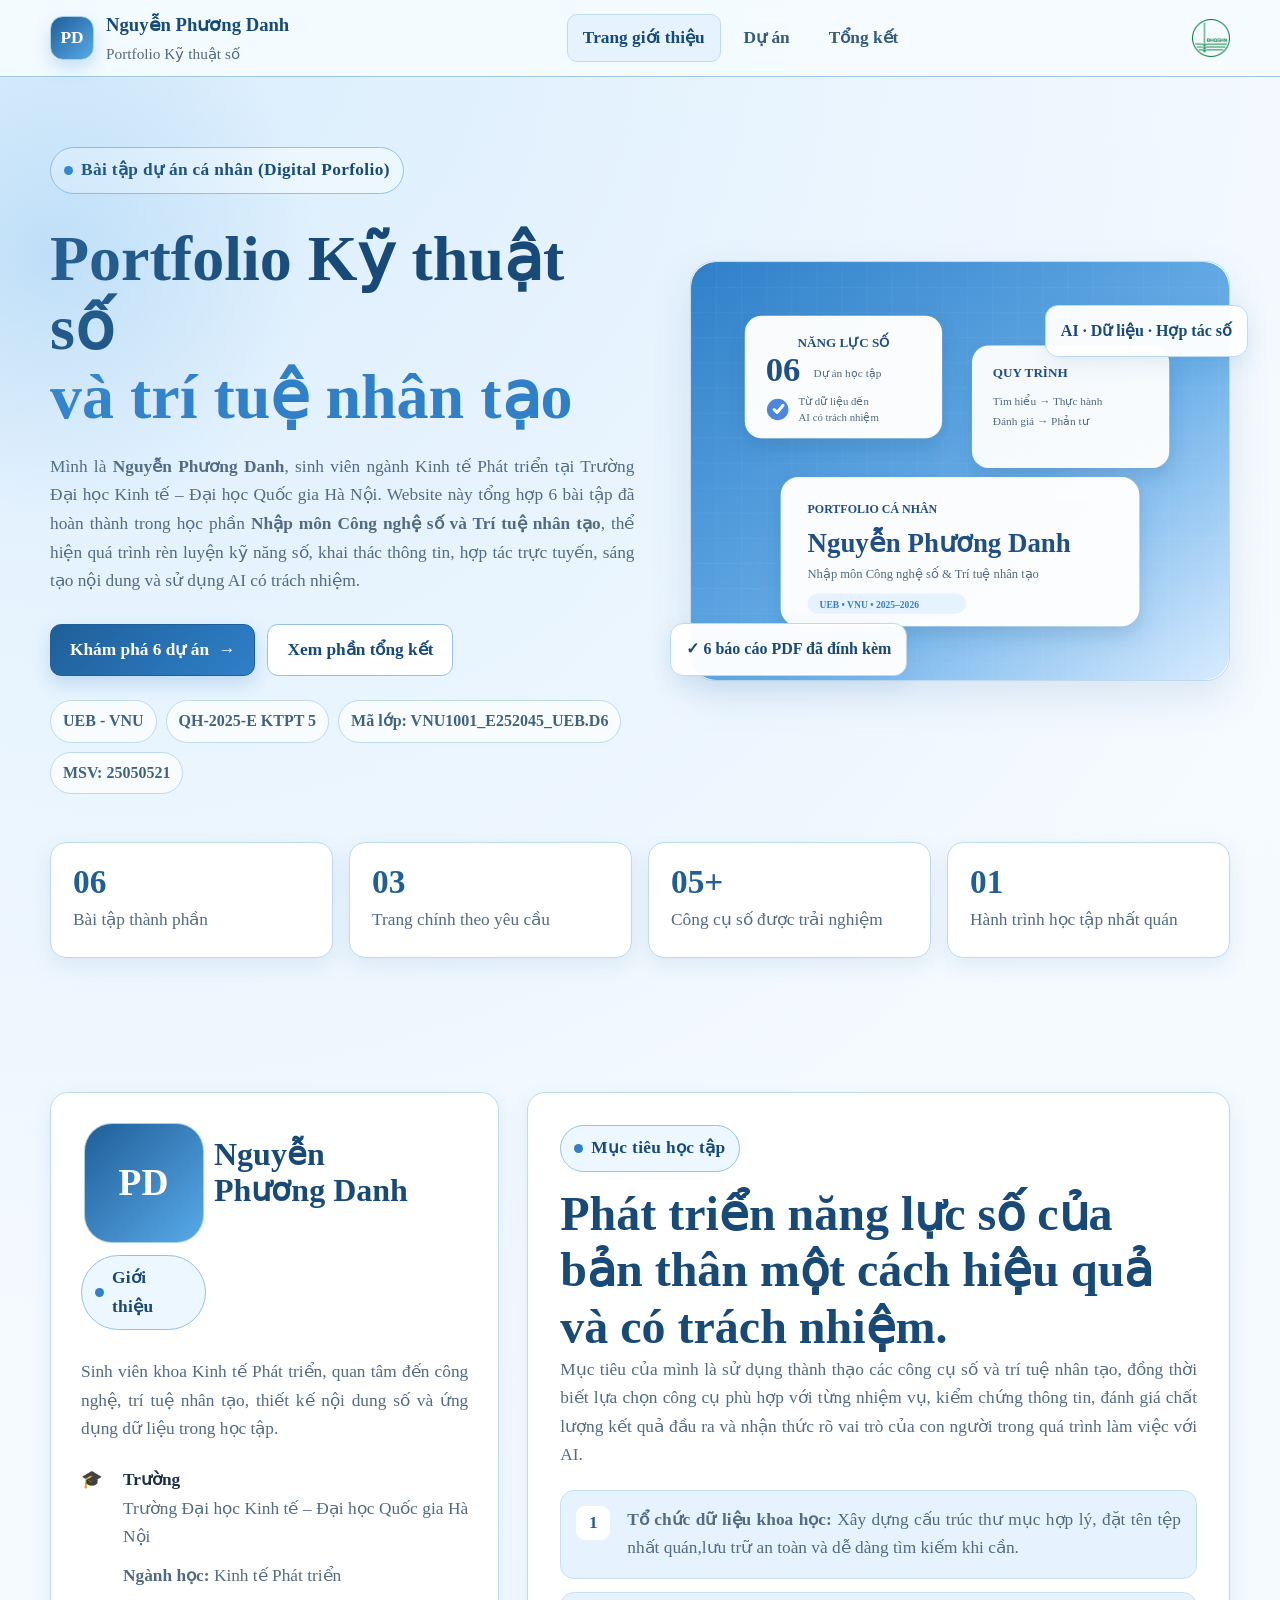
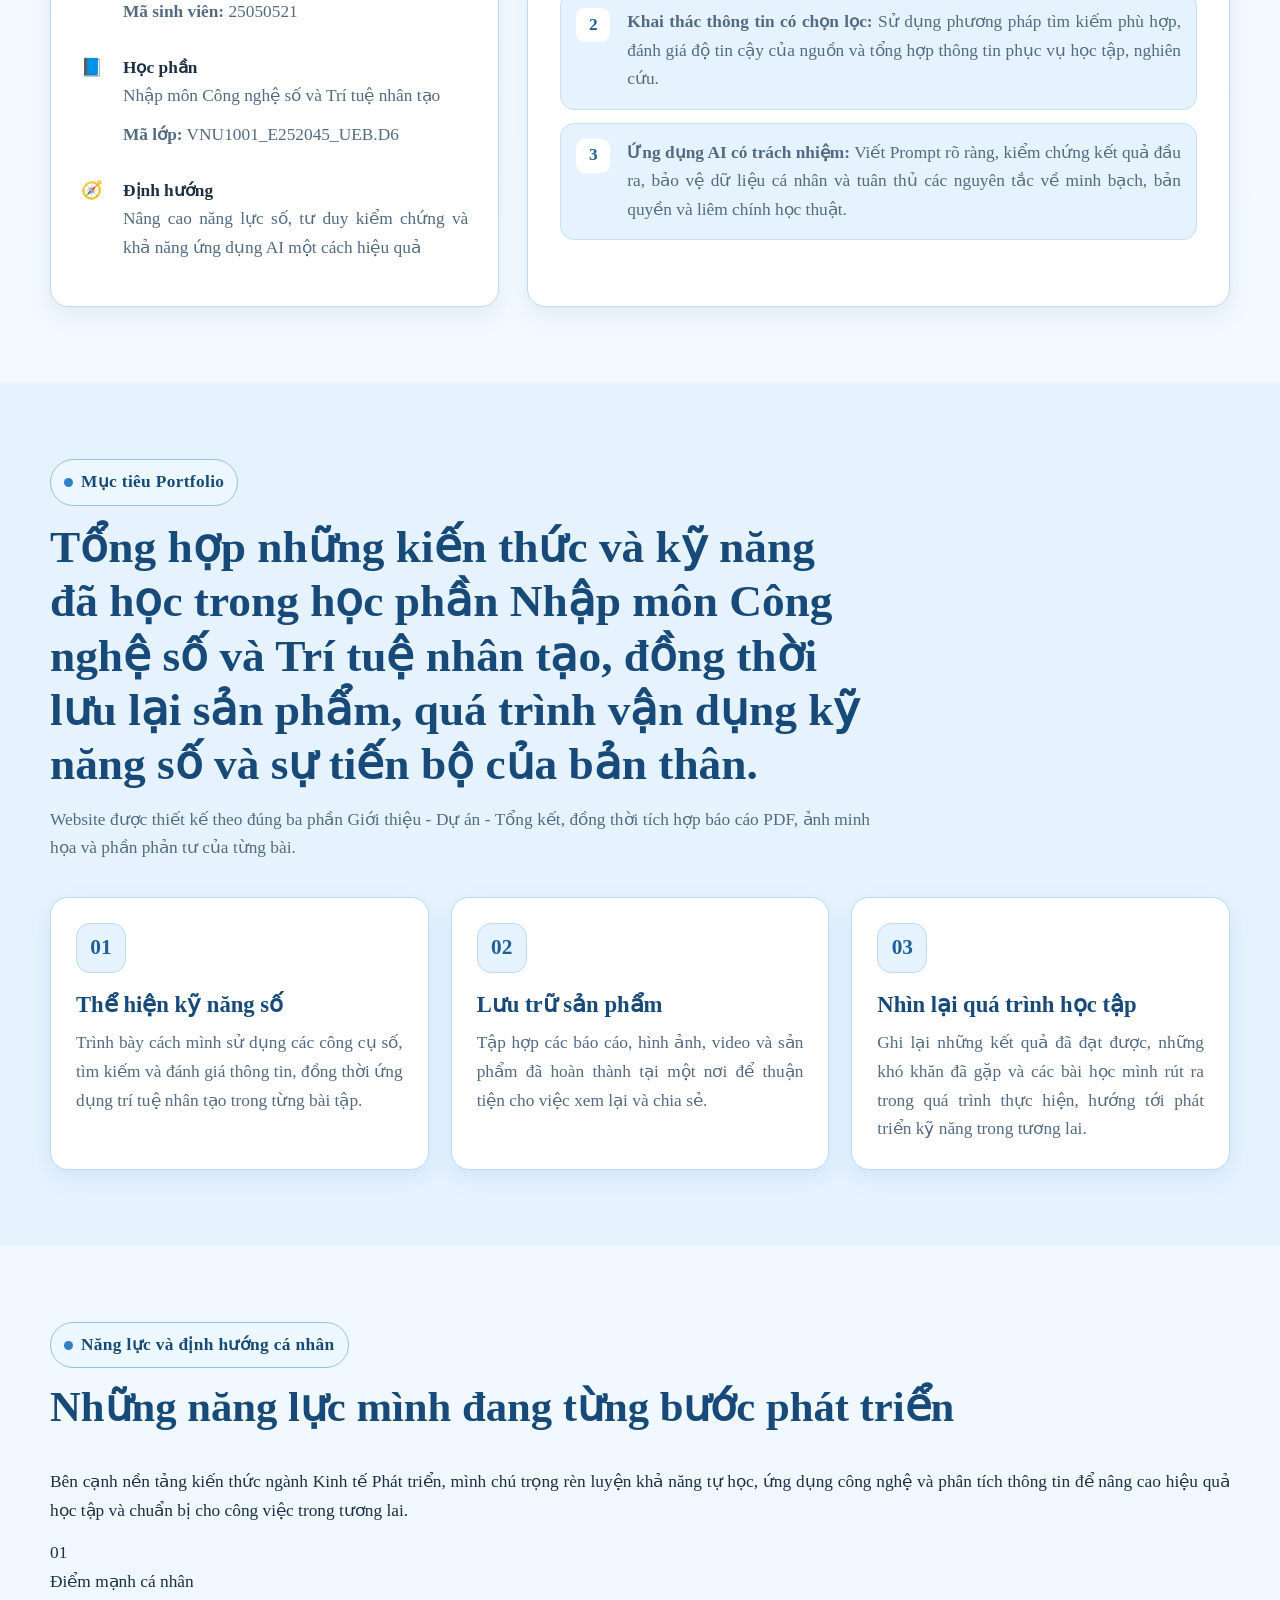
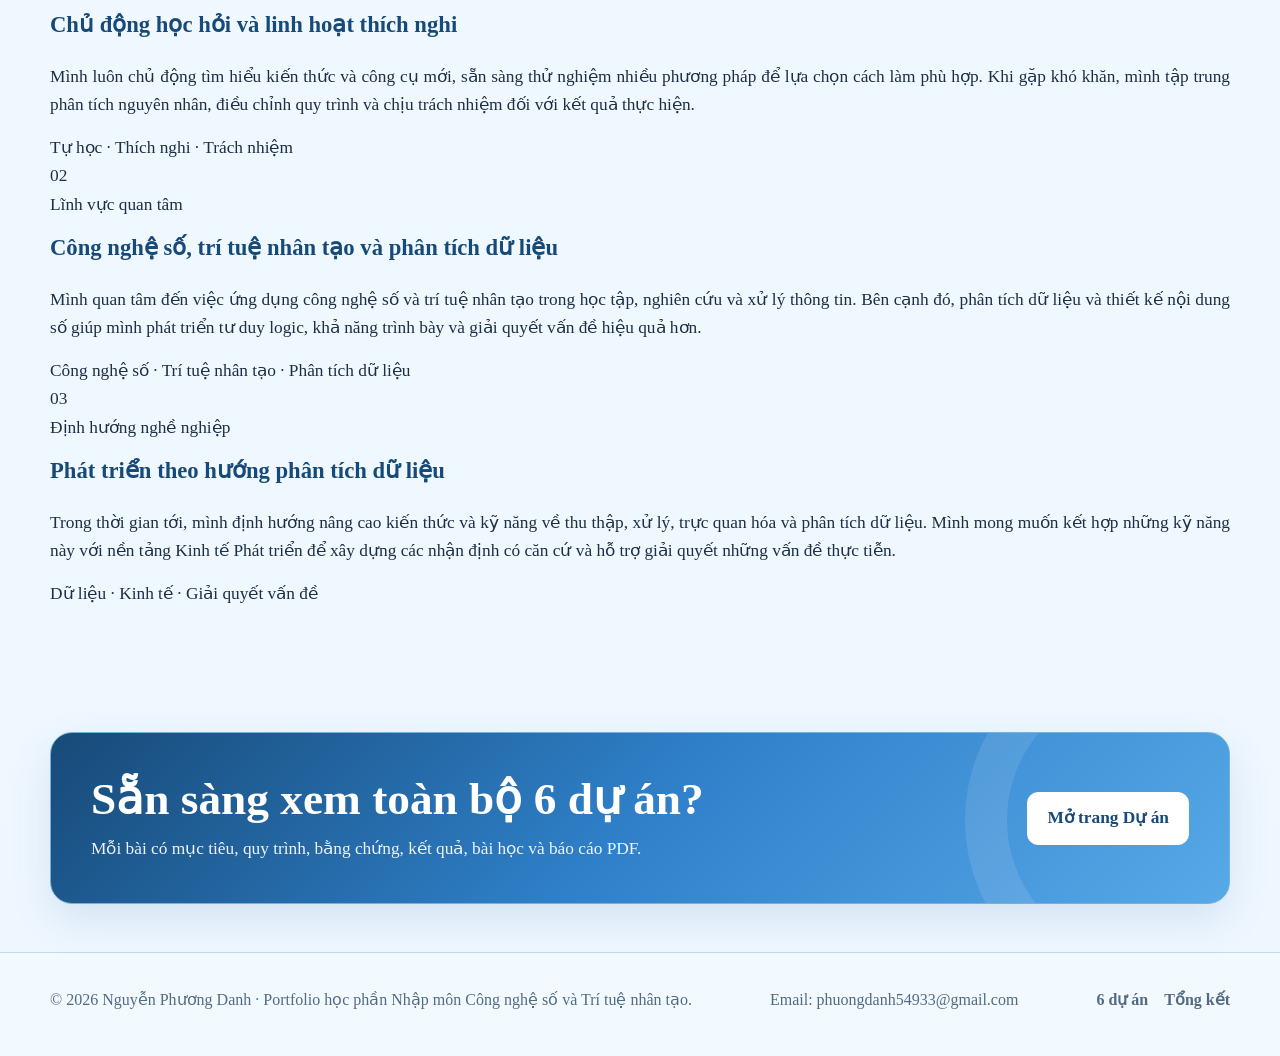
==== index.html @ ba21d111 "Update index.html" ====
<!doctype html>
<html lang="vi">
<head>
  <meta charset="utf-8">
  <meta name="viewport" content="width=device-width, initial-scale=1">
  <meta name="description" content="Portfolio của Nguyễn Phương Danh gồm 6 dự án về công nghệ số và trí tuệ nhân tạo.">
  <meta name="robots" content="index,follow">
  <meta name="theme-color" content="#0b5d45">
  <title>Portfolio Kỹ thuật số | Nguyễn Phương Danh</title>
  <link rel="icon" href="assets/images/favicon.svg" type="image/svg+xml">
  <link rel="stylesheet" href="assets/css/styles.css">
</head>
<body>
<div class="scroll-progress" aria-hidden="true"></div>
<header class="site-header">
  <div class="container navbar">
    <a class="brand" href="index.html" aria-label="Về Trang giới thiệu">
      <span class="brand-mark">PD</span>
      <span class="brand-text">Nguyễn Phương Danh<small>Portfolio Kỹ thuật số</small></span>
    </a>
    <nav class="nav-links" aria-label="Điều hướng chính"><a href="index.html" class="active">Trang giới thiệu</a><a href="projects.html" class="">Dự án</a><a href="summary.html" class="">Tổng kết</a></nav>
    <div class="nav-actions">
  <a
    class="nav-logo-link"
    href="https://www.facebook.com/VNU.DHQG"
    target="_blank"
    rel="noopener noreferrer"
    title="Mở trang Facebook Đại học Quốc gia Hà Nội"
    aria-label="Mở trang Facebook Đại học Quốc gia Hà Nội"
  >
    <img
      class="nav-vnu-logo"
       style="width:38px;height:38px;max-width:38px;max-height:38px;object-fit:contain;display:block"
      src="assets/images/Vietnam_National_University_Logo.svg.webp"
      alt="Logo Đại học Quốc gia Hà Nội"
    >
  </a>
</div>
</div>
</div>
    </div>
  </div>
</header>
<main>
<section class="hero">
  <div class="container hero-grid">
    <div class="reveal">
      <span class="eyebrow">Bài tập dự án cá nhân (Digital Porfolio)</span>
      <h1>Portfolio Kỹ thuật số <span>và trí tuệ nhân tạo</span></h1>
      <p class="hero-copy"> Mình là <strong>Nguyễn Phương Danh</strong>, sinh viên ngành Kinh tế Phát triển
  tại Trường Đại học Kinh tế – Đại học Quốc gia Hà Nội. Website này tổng hợp
  6 bài tập đã hoàn thành trong học phần <strong>Nhập môn Công nghệ số và
  Trí tuệ nhân tạo</strong>, thể hiện quá trình rèn luyện kỹ năng số, khai thác
  thông tin, hợp tác trực tuyến, sáng tạo nội dung và sử dụng AI có trách nhiệm.
</p>
      <div class="hero-actions">
        <a class="btn btn-primary" href="projects.html">Khám phá 6 dự án <span aria-hidden="true">→</span></a>
        <a class="btn btn-secondary" href="summary.html">Xem phần tổng kết</a>
      </div>
     <div class="hero-tags">
  <span class="tag">UEB - VNU</span>
  <span class="tag">QH-2025-E KTPT 5</span>
  <span class="tag">Mã lớp: VNU1001_E252045_UEB.D6</span>
  <span class="tag">MSV: 25050521</span>
</div>
    </div>
    <div class="hero-visual reveal">
      <img src="assets/images/hero-grid.svg" alt="Minh họa tổng quan Portfolio gồm 6 dự án năng lực số">
      <span class="float-card one" style="bottom: 5px;">✓ 6 báo cáo PDF đã đính kèm</span>
      <span class="float-card two">AI · Dữ liệu · Hợp tác số</span>
    </div>
  </div>
  <div class="container stats-grid reveal">
    <div class="stat-card"><strong>06</strong><span>Bài tập thành phần</span></div>
    <div class="stat-card"><strong>03</strong><span>Trang chính theo yêu cầu</span></div>
    <div class="stat-card"><strong>05+</strong><span>Công cụ số được trải nghiệm</span></div>
    <div class="stat-card"><strong>01</strong><span>Hành trình học tập nhất quán</span></div>
  </div>
</section>
<section class="section">
  <div class="container profile-grid">
    <aside class="profile-card reveal">
 <div class="profile-head"
     style="display:grid;grid-template-columns:125px minmax(0,1fr);column-gap:8px;align-items:start;margin-bottom:28px">
  <div style="display:flex;flex-direction:column;align-items:center;gap:12px">
    <div class="avatar"
         aria-hidden="true"
         style="width:120px;height:120px;margin:0">
      PD
    </div>
    <span class="eyebrow" style="margin:0">
      Giới thiệu
    </span>
  </div>
  <div style="height:120px;display:flex;align-items:center;min-width:0">
<h2 style="margin:0;font-size:clamp(22pt,2.5vw,31pt);line-height:1.12;transform:translateY(-10px)">
  Nguyễn<br>Phương&nbsp;Danh
</h2>
  </div>
</div>
      <p class="muted">Sinh viên khoa Kinh tế Phát triển, quan tâm đến công nghệ, trí tuệ nhân tạo, thiết kế nội dung số và ứng dụng dữ liệu trong học tập.</p>
      <div class="profile-meta">
      <div>
  <span>🎓</span>
  <p>
    <b>Trường</b><br>
    <span>Trường Đại học Kinh tế – Đại học Quốc gia Hà Nội</span>
<span class="sub-info" style="display:block;margin-top:10px">
  <b>Ngành học:</b> Kinh tế Phát triển
</span>

<span class="sub-info" style="display:block;margin-top:8px">
  <b>Mã sinh viên:</b> 25050521
</span>
  </p>
</div>
      <div>
  <span>📘</span>
  <p>
    <b>Học phần</b><br>
    <span>Nhập môn Công nghệ số và Trí tuệ nhân tạo</span>
<span class="sub-info" style="display:block;margin-top:10px">
  <b>Mã lớp:</b> VNU1001_E252045_UEB.D6
</span>
  </p>
</div>
        <div><span>🧭</span><p><b>Định hướng</b><br><span>Nâng cao năng lực số, tư duy kiểm chứng và khả năng ứng dụng AI một cách hiệu quả</span></p></div>
      </div>
    </aside>
    <div class="content-card reveal">
      <span class="eyebrow">Mục tiêu học tập</span>
      <h2 style="font-size:clamp(2rem,4vw,3rem);margin:0">Phát triển năng lực số của bản thân một cách hiệu quả và có trách nhiệm.</h2>
      <p class="lead">Mục tiêu của mình là sử dụng thành thạo các công cụ số và trí tuệ nhân tạo, đồng thời biết lựa chọn công cụ phù hợp với từng nhiệm vụ, kiểm chứng thông tin, đánh giá chất lượng kết quả đầu ra và nhận thức rõ vai trò của con người
  trong quá trình làm việc với AI.</p>
      <div class="goal-list">
        <div class="goal-item"><i>1</i><p><strong>Tổ chức dữ liệu khoa học:</strong> Xây dựng cấu trúc thư mục hợp lý, đặt tên tệp nhất quán,lưu trữ an toàn và dễ dàng tìm kiếm khi cần.</p></div>
        <div class="goal-item"><i>2</i><p><strong>Khai thác thông tin có chọn lọc:</strong> Sử dụng phương pháp tìm kiếm phù hợp, đánh giá độ tin cậy của nguồn và tổng hợp thông tin phục vụ học tập, nghiên cứu.</p></div>
        <div class="goal-item"><i>3</i><p><strong>Ứng dụng AI có trách nhiệm:</strong> Viết Prompt rõ ràng, kiểm chứng kết quả đầu ra, bảo vệ dữ liệu cá nhân và tuân thủ các nguyên tắc về minh bạch, bản quyền và liêm chính học thuật.</p></div>
      </div>
    </div>
  </div>
</section>

<section class="section" style="background:var(--surface-2)">
  <div class="container">
    <div class="section-head reveal"><span class="eyebrow">Mục tiêu Portfolio</span><h2>Tổng hợp những kiến thức và kỹ năng đã học trong học phần Nhập môn Công nghệ số và Trí tuệ nhân tạo, đồng thời lưu lại sản phẩm, quá trình vận dụng kỹ năng số và sự tiến bộ của bản thân.</h2><p>Website được thiết kế theo đúng ba phần Giới thiệu - Dự án - Tổng kết, đồng thời tích hợp báo cáo PDF, ảnh minh họa và phần phản tư của từng bài.</p></div>
    <div class="card-grid">
      <article class="card reveal"><div class="card-body"><div class="card-icon">01</div><h3>Thể hiện kỹ năng số</h3><p>Trình bày cách mình sử dụng các công cụ số, tìm kiếm và đánh giá thông tin, đồng thời ứng dụng trí tuệ nhân tạo trong từng bài tập.
</p></p></div></article>
      <article class="card reveal"><div class="card-body"><div class="card-icon">02</div><h3>Lưu trữ sản phẩm</h3><p> Tập hợp các báo cáo, hình ảnh, video và sản phẩm đã hoàn thành tại một nơi để thuận tiện cho việc xem lại và chia sẻ.</p></div></article>
      <article class="card reveal"><div class="card-body"><div class="card-icon">03</div><h3>Nhìn lại quá trình học tập</h3><p> Ghi lại những kết quả đã đạt được, những khó khăn đã gặp và các bài học mình rút ra trong quá trình thực hiện, hướng tới phát triển kỹ năng trong tương lai.</p></div></article>
    </div>
  </div>
</section>
<!-- NĂNG LỰC VÀ ĐỊNH HƯỚNG CÁ NHÂN -->
<section class="section personal-journey" id="personal-development">
  <div class="container">

    <div class="section-heading reveal">
      <div>
        <span class="eyebrow">Năng lực và định hướng cá nhân</span>
        <h2>Những năng lực mình đang từng bước phát triển</h2>
      </div>

      <p>
        Bên cạnh nền tảng kiến thức ngành Kinh tế Phát triển, mình chú trọng
        rèn luyện khả năng tự học, ứng dụng công nghệ và phân tích thông tin
        để nâng cao hiệu quả học tập và chuẩn bị cho công việc trong tương lai.
      </p>
    </div>

    <div class="personal-journey-list">

      <!-- 01. ĐIỂM MẠNH CÁ NHÂN -->
      <article class="personal-journey-card reveal">
        <div class="personal-journey-number">
          <span>01</span>
        </div>

        <div class="personal-journey-content">
          <p class="personal-journey-category">Điểm mạnh cá nhân</p>

          <h3>Chủ động học hỏi và linh hoạt thích nghi</h3>

          <p>
            Mình luôn chủ động tìm hiểu kiến thức và công cụ mới, sẵn sàng
            thử nghiệm nhiều phương pháp để lựa chọn cách làm phù hợp.
            Khi gặp khó khăn, mình tập trung phân tích nguyên nhân,
            điều chỉnh quy trình và chịu trách nhiệm đối với kết quả thực hiện.
          </p>

          <div class="personal-journey-keywords">
            Tự học · Thích nghi · Trách nhiệm
          </div>
        </div>
      </article>

      <!-- 02. LĨNH VỰC QUAN TÂM -->
      <article class="personal-journey-card reveal">
        <div class="personal-journey-number">
          <span>02</span>
        </div>

        <div class="personal-journey-content">
          <p class="personal-journey-category">Lĩnh vực quan tâm</p>

          <h3>Công nghệ số, trí tuệ nhân tạo và phân tích dữ liệu</h3>

          <p>
            Mình quan tâm đến việc ứng dụng công nghệ số và trí tuệ nhân tạo
            trong học tập, nghiên cứu và xử lý thông tin. Bên cạnh đó,
            phân tích dữ liệu và thiết kế nội dung số giúp mình phát triển
            tư duy logic, khả năng trình bày và giải quyết vấn đề hiệu quả hơn.
          </p>

          <div class="personal-journey-keywords">
            Công nghệ số · Trí tuệ nhân tạo · Phân tích dữ liệu
          </div>
        </div>
      </article>

      <!-- 03. ĐỊNH HƯỚNG NGHỀ NGHIỆP -->
      <article class="personal-journey-card reveal">
        <div class="personal-journey-number">
          <span>03</span>
        </div>

        <div class="personal-journey-content">
          <p class="personal-journey-category">Định hướng nghề nghiệp</p>

          <h3>Phát triển theo hướng phân tích dữ liệu</h3>

          <p>
            Trong thời gian tới, mình định hướng nâng cao kiến thức và kỹ năng
            về thu thập, xử lý, trực quan hóa và phân tích dữ liệu.
            Mình mong muốn kết hợp những kỹ năng này với nền tảng
            Kinh tế Phát triển để xây dựng các nhận định có căn cứ
            và hỗ trợ giải quyết những vấn đề thực tiễn.
          </p>

          <div class="personal-journey-keywords">
            Dữ liệu · Kinh tế · Giải quyết vấn đề
          </div>
        </div>
      </article>

    </div>
  </div>
</section>
    </div>
  </div>
</section>
<section class="section-sm">
  <div class="container cta reveal"><div><h2>Sẵn sàng xem toàn bộ 6 dự án?</h2><p>Mỗi bài có mục tiêu, quy trình, bằng chứng, kết quả, bài học và báo cáo PDF.</p></div><a class="btn btn-secondary" href="projects.html">Mở trang Dự án</a></div>
</section>
</main>
<footer class="site-footer">
  <div class="container footer-inner">
    <p>© <span data-year></span> Nguyễn Phương Danh · Portfolio học phần Nhập môn Công nghệ số và Trí tuệ nhân tạo.</p>
    <p> Email: phuongdanh54933@gmail.com</p>
    <div class="footer-links"><a href="projects.html">6 dự án</a><a href="summary.html">Tổng kết</a></div>
  </div>
</footer>
<div class="lightbox" role="dialog" aria-modal="true" aria-label="Xem ảnh phóng to"><button aria-label="Đóng">×</button><img src="" alt=""></div>
<script src="assets/js/main.js"></script>
</body>
</html>
---- assets/css/styles.css ----
:root {
  --bg: #eef7ff;
  --bg-soft: #f7fbff;
  --surface: #ffffff;
  --surface-2: #e6f3ff;
  --surface-3: #d8ecff;
  --surface-4: #c9e4fb;
  --text: #1d2f43;
  --muted: #536b82;
  --primary: #2f80c9;
  --primary-2: #1f5f99;
  --primary-3: #174a78;
  --accent: #58a9e8;
  --accent-2: #8fcaf4;
  --line: #bddaf0;
  --line-strong: #95c2e4;
  --success: #2d8f68;
  --warning: #b86c1a;
  --shadow: 0 16px 40px rgba(39, 104, 158, 0.13);
  --shadow-sm: 0 8px 22px rgba(39, 104, 158, 0.10);
  --radius: 18px;
  --radius-sm: 12px;
  --max: 1180px;
  --focus: 0 0 0 4px rgba(88, 169, 232, 0.30);}
[data-theme="dark"] {
  --bg: #eef7ff;
  --bg-soft: #f7fbff;
  --surface: #ffffff;
  --surface-2: #e6f3ff;
  --surface-3: #d8ecff;
  --surface-4: #c9e4fb;
  --text: #1d2f43;
  --muted: #536b82;
  --primary: #2f80c9;
  --primary-2: #1f5f99;
  --primary-3: #174a78;
  --accent: #58a9e8;
  --accent-2: #8fcaf4;
  --line: #bddaf0;
  --line-strong: #95c2e4;
  --shadow: 0 16px 40px rgba(39, 104, 158, 0.13);
  --shadow-sm: 0 8px 22px rgba(39, 104, 158, 0.10);
}

* {
  box-sizing: border-box;
}

html {scroll-behavior: smooth;
  background: var(--bg);}

body {
  margin: 0;
  overflow-x: hidden;
  font-family: "Times New Roman", Times, serif;
  font-size: 13pt;
  line-height: 1.65;
  color: var(--text);
  background:
    radial-gradient(circle at 10% 0%, rgba(143, 202, 244, 0.28), transparent 30%),
    linear-gradient(180deg, var(--bg-soft) 0%, var(--bg) 100%);
  -webkit-font-smoothing: antialiased;
  text-rendering: optimizeLegibility;
}

img {
  display: block;
  max-width: 100%;
  height: auto;
}

a {
  color: inherit;
  text-decoration: none;
}

button,
input,
select,
textarea {
  font-family: "Times New Roman", Times, serif;
  font-size: 13pt;
}

button,
a,
input,
select,
textarea {
  -webkit-tap-highlight-color: transparent;
}

::selection {
  color: var(--primary-3);
  background: #cfe9ff;
}

:focus-visible {
  outline: none;
  box-shadow: var(--focus);
}

.container {
  width: min(var(--max), calc(100% - 48px));
  margin-inline: auto;
}

.section {
  padding: 76px 0;
}

.section-sm {
  padding: 48px 0;
}

.section-head {
  max-width: 820px;
  margin-bottom: 34px;
}

.section-head h2,
.page-title {
  margin: 0 0 14px;
  color: var(--primary-3);
  line-height: 1.2;
}

.section-head h2 {
  font-size: clamp(24pt, 4vw, 34pt);
}

.section-head p,
.lead,
.muted {
  color: var(--muted);
  font-size: 13pt;
}

.section-head p,
.lead {
  margin: 0;
  text-align: justify;
}

.eyebrow {
  display: inline-flex;
  align-items: center;
  gap: 8px;
  margin-bottom: 14px;
  padding: 8px 13px;
  border: 1px solid var(--line-strong);
  border-radius: 999px;
  color: var(--primary-3);
  background: #edf7ff;
  font-size: 13pt;
  font-weight: 700;
  letter-spacing: 0.02em;
}

.eyebrow::before {
  content: "";
  width: 9px;
  height: 9px;
  flex: 0 0 9px;
  border-radius: 50%;
  background: var(--primary);
}

.text-accent {
  color: var(--primary);
}

.text-primary {
  color: var(--primary-2);
}
h1,
h2,
h3,
h4,
h5,
h6 {
  margin-top: 0;
  font-family: "Times New Roman", Times, serif;
  color: var(--primary-3);
  font-weight: 700;
}

h1 {
  font-size: clamp(30pt, 6vw, 48pt);
  line-height: 1.08;
}

h2 {
  font-size: clamp(23pt, 4vw, 32pt);
  line-height: 1.18;
}

h3 {
  font-size: 17pt;
  line-height: 1.3;
}

h4 {
  font-size: 14pt;
  line-height: 1.35;
}

p,
li,
td,
th,
figcaption,
blockquote,
cite {
  font-size: 13pt;
}

p,
.article-section li,
.content-card li,
.project-main li,
.goal-item p,
.card p,
.timeline-item p,
.step p,
.callout p {
  text-align: justify;
}

p {
  margin: 0 0 14px;
}

ul,
ol {
  padding-left: 26px;
}

.scroll-progress {
  position: fixed;
  top: 0;
  left: 0;
  z-index: 2000;
  width: 0;
  height: 4px;
  background: linear-gradient(90deg, var(--primary-2), var(--accent));
}

.site-header {
  position: sticky;
  top: 0;
  z-index: 1000;
  border-bottom: 1px solid rgba(149, 194, 228, 0.9);
  background: rgba(245, 251, 255, 0.96);
  backdrop-filter: blur(14px);
}

.navbar {
  min-height: 76px;
  display: flex;
  align-items: center;
  justify-content: space-between;
  gap: 22px;
}

.brand {
  display: inline-flex;
  align-items: center;
  gap: 12px;
  color: var(--primary-3);
  font-size: 14pt;
  font-weight: 700;
}

.brand-mark {
  width: 44px;
  height: 44px;
  display: grid;
  place-items: center;
  flex: 0 0 44px;
  border: 1px solid #a7d0ed;
  border-radius: 13px;
  color: #ffffff;
  background: linear-gradient(135deg, var(--primary-2), var(--accent));
  box-shadow: 0 8px 18px rgba(47, 128, 201, 0.24);
  font-size: 13pt;
  font-weight: 700;
}

.brand small {
  display: block;
  color: var(--muted);
  font-size: 11.5pt;
  font-weight: 400;
}

.nav-links {
  display: flex;
  align-items: center;
  gap: 7px;
}

.nav-links a {
  min-height: 44px;
  display: inline-flex;
  align-items: center;
  padding: 9px 15px;
  border: 1px solid transparent;
  border-radius: 10px;
  color: #355b7d;
  font-size: 13pt;
  font-weight: 700;
  transition: 0.2s ease;
}

.nav-links a:hover,
.nav-links a.active {
  color: var(--primary-3);
  border-color: var(--line);
  background: var(--surface-2);
}

.nav-actions {
  display: flex;
  align-items: center;
  gap: 8px;
}

.icon-btn {
  width: 44px;
  height: 44px;
  display: grid;
  place-items: center;
  border: 1px solid var(--line-strong);
  border-radius: 11px;
  color: var(--primary-3);
  background: var(--surface);
  cursor: pointer;
  transition: 0.2s ease;
}

.icon-btn:hover {
  border-color: var(--primary);
  background: var(--surface-2);
  transform: translateY(-1px);
}

.menu-btn {
  display: none;
}

.btn {
  min-height: 46px;
  display: inline-flex;
  align-items: center;
  justify-content: center;
  gap: 9px;
  padding: 11px 19px;
  border: 1px solid transparent;
  border-radius: 11px;
  font-size: 13pt;
  font-weight: 700;
  cursor: pointer;
  transition: 0.2s ease;
}

.btn-primary {
  color: #ffffff;
  border-color: var(--primary-2);
  background: linear-gradient(135deg, var(--primary-2), var(--primary));
  box-shadow: 0 8px 18px rgba(47, 128, 201, 0.22);
}

.btn-primary:hover {
  color: #ffffff;
  background: linear-gradient(135deg, var(--primary-3), var(--primary-2));
  transform: translateY(-2px);
}

.btn-secondary {
  color: var(--primary-3);
  border-color: var(--line-strong);
  background: var(--surface);
}

.btn-secondary:hover {
  border-color: var(--primary);
  background: var(--surface-2);
  transform: translateY(-2px);
}

.btn-ghost {
  min-height: 42px;
  padding-inline: 8px;
  color: var(--primary-2);
  background: transparent;
}

.btn-ghost:hover {
  color: var(--primary-3);
  background: var(--surface-2);
}

.hero {
  position: relative;
  padding: 70px 0 58px;
}

.hero::before {
  content: "";
  position: absolute;
  top: -100px;
  left: -230px;
  width: 560px;
  height: 560px;
  border-radius: 50%;
  background: radial-gradient(circle, rgba(88, 169, 232, 0.24), transparent 68%);
  pointer-events: none;
}

.hero-grid {
  display: grid;
  grid-template-columns: 1.04fr 0.96fr;
  gap: 56px;
  align-items: center;
}

.hero h1 {
  margin: 16px 0 22px;
  color: var(--primary-3);
}

.hero h1 span {
  display: block;
  color: var(--primary);
}

.hero-copy {
  max-width: 680px;
  margin: 0;
  color: var(--muted);
  font-size: 13pt;
  text-align: justify;
}

.hero-actions {
  display: flex;
  flex-wrap: wrap;
  gap: 12px;
  margin-top: 28px;
}

.hero-tags {
  display: flex;
  flex-wrap: wrap;
  gap: 9px;
  margin-top: 24px;
}

.tag,
.chip {
  display: inline-flex;
  align-items: center;
  gap: 7px;
  padding: 7px 12px;
  border: 1px solid var(--line);
  border-radius: 999px;
  color: #41637f;
  background: #f8fcff;
  font-size: 12pt;
  font-weight: 700;
}

.hero-visual {
  position: relative;
}

.hero-visual > img {
  width: 100%;
  border: 1px solid var(--line);
  border-radius: 24px;
  background: var(--surface);
  box-shadow: var(--shadow);
}

.float-card {
  position: absolute;
  padding: 12px 15px;
  border: 1px solid var(--line);
  border-radius: 13px;
  color: var(--primary-3);
  background: rgba(255, 255, 255, 0.96);
  box-shadow: var(--shadow-sm);
  font-size: 12pt;
  font-weight: 700;
  animation: float 5s ease-in-out infinite;
}

.float-card.one {
  left: -20px;
  bottom: 48px;
}

.float-card.two {
  top: 44px;
  right: -18px;
  animation-delay: -2.3s;
}

@keyframes float {
  0%, 100% { transform: translateY(0); }
  50% { transform: translateY(-7px); }
}


.stats-grid {
  display: grid;
  grid-template-columns: repeat(4, 1fr);
  gap: 16px;
  margin-top: 48px;
}

.stat-card {
  padding: 22px;
  border: 1px solid var(--line);
  border-radius: 16px;
  background: var(--surface);
  box-shadow: var(--shadow-sm);
}

.stat-card strong {
  display: block;
  margin-bottom: 8px;
  color: var(--primary-2);
  font-size: 25pt;
  line-height: 1;
}

.stat-card span {
  color: var(--muted);
  font-size: 13pt;
}

.card-grid {
  display: grid;
  grid-template-columns: repeat(3, minmax(0, 1fr));
  gap: 22px;
}

.card {
  overflow: hidden;
  border: 1px solid var(--line);
  border-radius: var(--radius);
  background: var(--surface);
  box-shadow: var(--shadow-sm);
  transition: 0.22s ease;
}

.card:hover {
  border-color: var(--line-strong);
  box-shadow: var(--shadow);
  transform: translateY(-4px);
}

.card-body {
  padding: 25px;
}

.card-icon {
  width: 50px;
  height: 50px;
  display: grid;
  place-items: center;
  margin-bottom: 17px;
  border: 1px solid var(--line);
  border-radius: 14px;
  color: var(--primary-2);
  background: var(--surface-2);
  font-size: 16pt;
  font-weight: 700;
}

.card h3 {
  margin: 0 0 10px;
  color: var(--primary-3);
  font-size: 17pt;
}

.card p {
  margin: 0;
  color: var(--muted);
  font-size: 13pt;
}

.profile-grid {
  display: grid;
  grid-template-columns: 0.78fr 1.22fr;
  gap: 28px;
}

.profile-card,
.content-card,
.quote-card {
  border: 1px solid var(--line);
  border-radius: var(--radius);
  background: var(--surface);
  box-shadow: var(--shadow-sm);
}

.profile-card {
  padding: 30px;
}

.avatar {
  width: 112px;
  height: 112px;
  display: grid;
  place-items: center;
  margin-bottom: 22px;
  border: 1px solid #a7d0ed;
  border-radius: 28px;
  color: #ffffff;
  background: linear-gradient(135deg, var(--primary-2), var(--accent));
  font-size: 28pt;
  font-weight: 700;
}

.profile-meta {
  display: grid;
  gap: 13px;
  margin-top: 22px;
}

.profile-meta div {
  display: grid;
  grid-template-columns: 32px 1fr;
  gap: 10px;
  align-items: start;
}

.profile-meta b,
.profile-meta span {
  font-size: 13pt;
}

.profile-meta span {
  color: var(--muted);
}

.content-card {
  padding: 32px;
}

.goal-list {
  display: grid;
  gap: 13px;
  margin-top: 20px;
}

.goal-item {
  display: grid;
  grid-template-columns: 38px 1fr;
  gap: 13px;
  padding: 15px;
  border: 1px solid #c7e0f3;
  border-radius: 14px;
  background: var(--surface-2);
}

.goal-item i {
  width: 34px;
  height: 34px;
  display: grid;
  place-items: center;
  border-radius: 9px;
  color: var(--primary-2);
  background: var(--surface);
  font-style: normal;
  font-weight: 700;
}

.goal-item p {
  margin: 0;
  color: var(--muted);
  font-size: 13pt;
}

.project-card .project-cover {
  width: 100%;
  aspect-ratio: 16 / 9;
  object-fit: cover;
  background: var(--surface-2);
}

.project-card .project-cover.tall {
  object-position: top;
}

.project-card .meta-row {
  display: flex;
  align-items: center;
  justify-content: space-between;
  gap: 12px;
  margin-bottom: 12px;
}

.project-card .chapter {
  color: var(--primary-2);
  font-size: 12pt;
  font-weight: 700;
}

.project-card h3 {
  font-size: 17pt;
}

.tools {
  display: flex;
  flex-wrap: wrap;
  gap: 7px;
  margin: 17px 0;
}

.project-card .actions {
  display: flex;
  flex-wrap: wrap;
  align-items: center;
  gap: 10px;
  margin-top: 18px;
}

.timeline {
  position: relative;
  margin-top: 22px;
}

.timeline::before {
  content: "";
  position: absolute;
  top: 18px;
  bottom: 18px;
  left: 23px;
  width: 2px;
  background: var(--line);
}

.timeline-item {
  position: relative;
  display: grid;
  grid-template-columns: 48px 1fr;
  gap: 18px;
  padding: 10px 0 22px;
}

.timeline-number {
  z-index: 1;
  width: 48px;
  height: 48px;
  display: grid;
  place-items: center;
  border-radius: 14px;
  color: #ffffff;
  background: linear-gradient(135deg, var(--primary-2), var(--primary));
  box-shadow: 0 8px 17px rgba(47, 128, 201, 0.20);
  font-size: 13pt;
  font-weight: 700;
}

.timeline-item h3 {
  margin: 2px 0 6px;
}

.timeline-item p {
  margin: 0;
  color: var(--muted);
  font-size: 13pt;
}

.page-hero {
  padding: 58px 0 40px;
}

.page-hero-inner {
  position: relative;
  overflow: hidden;
  padding: 48px;
  border: 1px solid #7fb9e5;
  border-radius: 24px;
  color: #ffffff;
  background: linear-gradient(135deg, #1d5f99 0%, #2f80c9 56%, #66afe5 100%);
  box-shadow: var(--shadow);
}

.page-hero-inner::after {
  content: "";
  position: absolute;
  inset: 0;
  opacity: 0.13;
  background-image:
    linear-gradient(rgba(255, 255, 255, 0.55) 1px, transparent 1px),
    linear-gradient(90deg, rgba(255, 255, 255, 0.55) 1px, transparent 1px);
  background-size: 38px 38px;
  pointer-events: none;
}

.page-hero-inner > * {
  position: relative;
  z-index: 1;
}

.page-hero h1 {
  max-width: 900px;
  margin: 12px 0 18px;
  color: #ffffff;
  font-size: clamp(28pt, 6vw, 44pt);
  line-height: 1.08;
}

.page-hero p {
  max-width: 780px;
  margin: 0;
  color: rgba(255, 255, 255, 0.92);
  font-size: 13pt;
  text-align: justify;
}

.breadcrumb {
  display: flex;
  flex-wrap: wrap;
  align-items: center;
  gap: 8px;
  color: rgba(255, 255, 255, 0.90);
  font-size: 12pt;
  font-weight: 700;
}

.breadcrumb a:hover {
  color: #ffffff;
  text-decoration: underline;
}

.filter-bar {
  display: flex;
  flex-wrap: wrap;
  gap: 9px;
  margin-bottom: 28px;
}

.filter-btn {
  min-height: 43px;
  padding: 9px 14px;
  border: 1px solid var(--line-strong);
  border-radius: 999px;
  color: var(--primary-3);
  background: var(--surface);
  font-size: 13pt;
  font-weight: 700;
  cursor: pointer;
  transition: 0.2s ease;
}

.filter-btn.active,
.filter-btn:hover {
  color: #ffffff;
  border-color: var(--primary-2);
  background: var(--primary-2);
}

.project-layout {
  display: grid;
  grid-template-columns: minmax(0, 1fr) 330px;
  gap: 30px;
  align-items: start;
}

.project-main {
  min-width: 0;
}

.project-sidebar {
  position: sticky;
  top: 98px;
  display: grid;
  gap: 16px;
}

.sidebar-card {
  padding: 22px;
  border: 1px solid var(--line);
  border-radius: 16px;
  background: var(--surface);
  box-shadow: var(--shadow-sm);
}

.sidebar-card h3 {
  margin-top: 0;
}

.meta-list {
  display: grid;
  gap: 14px;
}

.meta-list div {
  display: grid;
  gap: 3px;
  padding-bottom: 12px;
  border-bottom: 1px dashed var(--line-strong);
}

.meta-list div:last-child {
  padding-bottom: 0;
  border-bottom: 0;
}

.meta-list small,
.meta-list strong {
  font-size: 13pt;
}

.meta-list small {
  color: var(--muted);
  font-weight: 700;
}

.article-section {
  margin-bottom: 24px;
  padding: 30px;
  border: 1px solid var(--line);
  border-radius: var(--radius);
  background: var(--surface);
  box-shadow: var(--shadow-sm);
}

.article-section h2 {
  margin: 0 0 14px;
  color: var(--primary-3);
  font-size: clamp(21pt, 3vw, 28pt);
}

.article-section h3 {
  margin-top: 24px;
}

.article-section p:last-child {
  margin-bottom: 0;
}

.article-section p,
.article-section li {
  color: var(--text);
  font-size: 13pt;
  line-height: 1.65;
}

.numbered-steps {
  counter-reset: step;
  display: grid;
  gap: 13px;
  margin-top: 20px;
}

.step {
  counter-increment: step;
  display: grid;
  grid-template-columns: 46px 1fr;
  gap: 14px;
  padding: 16px;
  border: 1px solid #c7e0f3;
  border-radius: 14px;
  background: var(--surface-2);
}

.step::before {
  content: counter(step, decimal-leading-zero);
  width: 42px;
  height: 42px;
  display: grid;
  place-items: center;
  border-radius: 11px;
  color: #ffffff;
  background: var(--primary-2);
  font-size: 13pt;
  font-weight: 700;
}

.step h4 {
  margin: 2px 0 5px;
}

.step p {
  margin: 0;
  color: var(--muted);
}

.check-list,
.plain-list {
  display: grid;
  gap: 11px;
  margin: 17px 0 0;
  padding: 0;
  list-style: none;
}

.check-list li,
.plain-list li {
  position: relative;
  padding-left: 31px;
}

.check-list li::before {
  content: "✓";
  position: absolute;
  top: 2px;
  left: 0;
  width: 22px;
  height: 22px;
  display: grid;
  place-items: center;
  border-radius: 6px;
  color: var(--primary-2);
  background: var(--surface-2);
  font-size: 12pt;
  font-weight: 700;
}

.plain-list li::before {
  content: "•";
  position: absolute;
  top: 0;
  left: 7px;
  color: var(--primary);
  font-size: 18pt;
  line-height: 1.2;
}

.callout {
  margin-top: 20px;
  padding: 19px;
  border: 1px solid #abd1ee;
  border-left: 5px solid var(--primary);
  border-radius: 13px;
  background: #edf7ff;
}

.callout strong {
  color: var(--primary-3);
}

.callout p {
  margin: 6px 0 0;
}

.callout.green {
  border-color: #b9dfcf;
  border-left-color: var(--success);
  background: #effaf5;
}

.callout.green strong {
  color: #236c51;
}

.table-wrap {
  overflow-x: auto;
  border: 1px solid var(--line);
  border-radius: 13px;
  background: var(--surface);
}

.comparison,
table {
  width: 100%;
  border-collapse: collapse;
  background: var(--surface);
  font-size: 13pt;
}

.comparison th,
.comparison td,
table th,
table td {
  padding: 13px 14px;
  border: 1px solid var(--line);
  vertical-align: top;
  text-align: left;
}

.comparison th,
table th {
  color: var(--primary-3);
  background: var(--surface-2);
  font-weight: 700;
}

.comparison tr:hover td,
table tr:hover td {
  background: #f4faff;
}

.gallery {
  display: grid;
  grid-template-columns: repeat(2, minmax(0, 1fr));
  gap: 15px;
  margin-top: 19px;
}

.gallery.one {
  grid-template-columns: 1fr;
}

.gallery figure {
  margin: 0;
  overflow: hidden;
  border: 1px solid var(--line);
  border-radius: 14px;
  background: var(--surface-2);
}

.gallery img {
  width: 100%;
  aspect-ratio: 4 / 3;
  object-fit: cover;
  object-position: top;
  cursor: zoom-in;
  transition: transform 0.28s ease;
}

.gallery img.poster {
  max-height: 780px;
  aspect-ratio: auto;
  object-fit: contain;
  background: #ffffff;
}

.gallery figure:hover img {
  transform: scale(1.012);
}

.gallery figcaption {
  padding: 12px 14px;
  color: var(--muted);
  background: #f8fcff;
  font-size: 12pt;
}

.pdf-box {
  margin-top: 20px;
  overflow: hidden;
  border: 1px solid var(--line-strong);
  border-radius: 14px;
  background: var(--surface-2);
  box-shadow: var(--shadow-sm);
}

.pdf-box iframe {
  width: 100%;
  height: 600px;
  display: block;
  border: 0;
  background: #ffffff;
}

.pdf-actions {
  display: flex;
  flex-wrap: wrap;
  align-items: center;
  justify-content: space-between;
  gap: 12px;
  padding: 14px;
  border-top: 1px solid var(--line);
  background: #f4faff;
}

.pdf-actions span {
  color: var(--muted);
  font-size: 13pt;
}


.project-nav {
  display: grid;
  grid-template-columns: 1fr 1fr;
  gap: 15px;
  margin-top: 25px;
}

.project-nav a {
  min-height: 78px;
  padding: 17px;
  border: 1px solid var(--line);
  border-radius: 14px;
  background: var(--surface);
  box-shadow: var(--shadow-sm);
  transition: 0.2s ease;
}

.project-nav a:hover {
  border-color: var(--primary);
  background: var(--surface-2);
  transform: translateY(-2px);
}

.project-nav small,
.project-nav strong {
  font-size: 13pt;
}

.project-nav small {
  display: block;
  margin-bottom: 4px;
  color: var(--muted);
}

.project-nav strong {
  color: var(--primary-2);
}

.project-nav .next {
  text-align: right;
}

.skill-bars {
  display: grid;
  gap: 18px;
}

.skill-row {
  display: grid;
  gap: 7px;
}

.skill-row .label {
  display: flex;
  justify-content: space-between;
  gap: 10px;
  color: var(--primary-3);
  font-size: 13pt;
  font-weight: 700;
}

.skill-row .track {
  height: 11px;
  overflow: hidden;
  border: 1px solid var(--line);
  border-radius: 999px;
  background: var(--surface-2);
}

.skill-row .fill {
  height: 100%;
  border-radius: inherit;
  background: linear-gradient(90deg, var(--primary-2), var(--accent));
}

.quote-card {
  position: relative;
  overflow: hidden;
  padding: 34px;
}

.quote-card::before {
  content: "“";
  position: absolute;
  top: -36px;
  right: 24px;
  color: var(--surface-3);
  font-family: Georgia, serif;
  font-size: 120pt;
  line-height: 1;
}

.quote-card blockquote {
  position: relative;
  margin: 0;
  color: var(--primary-3);
  font-size: 18pt;
  line-height: 1.5;
  font-weight: 700;
  text-align: justify;
}

.quote-card cite {
  position: relative;
  display: block;
  margin-top: 18px;
  color: var(--muted);
  font-size: 13pt;
  font-style: normal;
}

.cta {
  position: relative;
  overflow: hidden;
  display: flex;
  align-items: center;
  justify-content: space-between;
  gap: 30px;
  padding: 40px;
  border: 1px solid #73b2df;
  border-radius: 22px;
  color: #ffffff;
  background: linear-gradient(135deg, var(--primary-3), var(--primary), var(--accent));
  box-shadow: var(--shadow);
}

.cta::after {
  content: "";
  position: absolute;
  top: -90px;
  right: -90px;
  width: 270px;
  height: 270px;
  border: 42px solid rgba(255, 255, 255, 0.10);
  border-radius: 50%;
}

.cta > * {
  position: relative;
  z-index: 1;
}

.cta h2 {
  margin: 0 0 8px;
  color: #ffffff;
  font-size: clamp(24pt, 4vw, 34pt);
}

.cta p {
  margin: 0;
  color: rgba(255, 255, 255, 0.92);
  font-size: 13pt;
  text-align: justify;
}

.cta .btn-secondary {
  flex: 0 0 auto;
  color: var(--primary-3);
  border-color: #ffffff;
  background: #ffffff;
}

.site-footer {
  padding: 34px 0 42px;
  border-top: 1px solid var(--line);
  background: rgba(244, 250, 255, 0.72);
}

.footer-inner {
  display: flex;
  align-items: center;
  justify-content: space-between;
  gap: 22px;
}

.footer-inner p,
.footer-links {
  color: var(--muted);
  font-size: 12pt;
}

.footer-inner p {
  margin: 0;
}

.footer-links {
  display: flex;
  flex-wrap: wrap;
  gap: 16px;
  font-weight: 700;
}

.footer-links a:hover {
  color: var(--primary-2);
  text-decoration: underline;
}

.lightbox {
  position: fixed;
  inset: 0;
  z-index: 3000;
  display: none;
  align-items: center;
  justify-content: center;
  padding: 28px;
  background: rgba(13, 39, 62, 0.92);
}

.lightbox.open {
  display: flex;
}

.lightbox img {
  max-width: min(1400px, 96vw);
  max-height: 90vh;
  object-fit: contain;
  border: 3px solid rgba(255, 255, 255, 0.9);
  border-radius: 10px;
}

.lightbox button {
  position: absolute;
  top: 20px;
  right: 22px;
  width: 48px;
  height: 48px;
  border: 1px solid rgba(255, 255, 255, 0.55);
  border-radius: 50%;
  color: #ffffff;
  background: rgba(255, 255, 255, 0.14);
  font-size: 18pt;
  cursor: pointer;
}

.lightbox button:hover {
  background: rgba(255, 255, 255, 0.25);
}


.reveal {
  opacity: 0;
  transform: translateY(14px);
  transition: opacity 0.55s ease, transform 0.55s ease;
}

.reveal.visible {
  opacity: 1;
  transform: none;
}


@media (max-width: 980px) {
  .hero-grid,
  .profile-grid,
  .project-layout {
    grid-template-columns: 1fr;
  }

  .hero-visual {
    max-width: 720px;
  }

  .stats-grid {
    grid-template-columns: repeat(2, 1fr);
  }

  .card-grid {
    grid-template-columns: repeat(2, 1fr);
  }

  .project-sidebar {
    position: static;
    grid-template-columns: repeat(2, 1fr);
  }

  .page-hero-inner {
    padding: 40px;
  }
}

/* =========================
   ĐIỆN THOẠI
   ========================= */

@media (max-width: 760px) {
  .container {
    width: min(100% - 26px, var(--max));
  }

  .section {
    padding: 58px 0;
  }

  .navbar {
    min-height: 68px;
  }

  .nav-links {
    position: absolute;
    top: calc(100% + 1px);
    right: 13px;
    left: 13px;
    display: none;
    flex-direction: column;
    align-items: stretch;
    padding: 12px;
    border: 1px solid var(--line-strong);
    border-radius: 14px;
    background: var(--surface);
    box-shadow: var(--shadow);
  }

  .nav-links.open {
    display: flex;
  }

  .nav-links a {
    width: 100%;
    justify-content: flex-start;
  }

  .menu-btn {
    display: grid;
  }

  .brand-text {
    display: none;
  }

  .hero {
    padding-top: 46px;
  }

  .hero h1 {
    font-size: clamp(28pt, 12vw, 40pt);
  }

  .hero-grid {
    gap: 38px;
  }

  .float-card {
    display: none;
  }

  .stats-grid,
  .card-grid,
  .project-sidebar,
  .gallery,
  .project-nav {
    grid-template-columns: 1fr;
  }

  .page-hero {
    padding-top: 34px;
  }

  .page-hero-inner {
    padding: 30px 22px;
    border-radius: 18px;
  }

  .page-hero h1 {
    font-size: clamp(26pt, 11vw, 36pt);
  }

  .article-section {
    padding: 22px;
  }

  .profile-card,
  .content-card {
    padding: 24px;
  }

  .cta {
    flex-direction: column;
    align-items: flex-start;
    padding: 30px 22px;
  }

  .cta .btn-secondary {
    width: 100%;
  }

  .hero-actions,
  .project-card .actions,
  .pdf-actions {
    align-items: stretch;
  }

  .hero-actions .btn,
  .project-card .actions .btn,
  .pdf-actions .btn {
    width: 100%;
  }

  .pdf-box iframe {
    height: 480px;
  }

  .footer-inner {
    flex-direction: column;
    align-items: flex-start;
  }

  p,
  li,
  td,
  th,
  .hero-copy,
  .section-head p,
  .page-hero p,
  .article-section p,
  .article-section li {
    font-size: 13pt;
  }
}

/* =========================
   GIẢM CHUYỂN ĐỘNG
   ========================= */

@media (prefers-reduced-motion: reduce) {
  *,
  *::before,
  *::after {
    scroll-behavior: auto !important;
    animation-duration: 0.01ms !important;
    animation-iteration-count: 1 !important;
    transition-duration: 0.01ms !important;
  }

  .reveal {
    opacity: 1;
    transform: none;
  }
}

@media print {
  body {
    color: #000000;
    background: #ffffff;
    font-family: "Times New Roman", Times, serif;
    font-size: 13pt;
  }

  .container {
    width: 100%;
  }

  .site-header,
  .scroll-progress,
  .nav-actions,
  .lightbox,
  .hero-actions,
  .filter-bar,
  .project-nav,
  .pdf-actions,
  .cta,
  .site-footer {
    display: none !important;
  }

  .reveal {
    opacity: 1 !important;
    transform: none !important;
  }

  .article-section,
  .card,
  .profile-card,
  .content-card,
  .sidebar-card,
  .quote-card {
    box-shadow: none;
    break-inside: avoid;
  }

  .project-layout {
    display: block;
  }

  .project-sidebar {
    position: static;
  }
button[data-theme-toggle] {
  display: none;
}
.nav-vnu-logo {
  width: 36px !important;
  height: 36px !important;
  max-width: 36px;
  max-height: 36px;
  display: block;
  flex: 0 0 36px;
  object-fit: contain;
}

@media (max-width: 760px) {
  .nav-vnu-logo {
    width: 42px;
    height: 42px;
  }
}
  /* Liên kết logo Đại học Quốc gia Hà Nội */
.nav-logo-link {
  position: relative;
  z-index: 20;
  width: 38px;
  height: 38px;
  display: inline-flex;
  align-items: center;
  justify-content: center;
  flex: 0 0 38px;
  cursor: pointer;
  text-decoration: none;
}
.nav-logo-link .nav-vnu-logo {
  width: 38px !important;
  height: 38px !important;
  max-width: 38px !important;
  max-height: 38px !important;
  display: block;
  object-fit: contain;
  pointer-events: none;
}

.nav-logo-link:hover {
  transform: translateY(-2px);
  opacity: 0.85;
}
}
/* Năng lực và định hướng cá nhân - ba thẻ ngang */
.personal-card-grid {
  display: grid;
  grid-template-columns: repeat(3, minmax(0, 1fr));
  gap: 28px;
  align-items: stretch;
}

.personal-card-item {
  min-height: 100%;
  padding: 30px 32px 32px;
  border: 1px solid var(--line);
  border-radius: 22px;
  background: var(--surface);
  box-shadow: var(--shadow-sm);
  transition: transform 0.25s ease, box-shadow 0.25s ease;
}

.personal-card-item:hover {
  transform: translateY(-5px);
  box-shadow: var(--shadow-md);
}

.personal-card-number {
  display: inline-flex;
  width: 62px;
  height: 62px;
  align-items: center;
  justify-content: center;
  margin-bottom: 24px;
  border: 1px solid var(--line-strong);
  border-radius: 16px;
  color: var(--primary-2);
  background: var(--surface-2);
  font-size: 19pt;
  font-weight: 700;
}

.personal-card-item h3 {
  margin: 0 0 16px;
  color: var(--text);
  font-size: 21pt;
  line-height: 1.25;
}

.personal-card-item p {
  margin: 0;
  color: var(--muted);
  line-height: 1.75;
}

.personal-card-item p strong {
  color: var(--text);
  font-weight: 700;
}

@media (max-width: 980px) {
  .personal-card-grid {
    grid-template-columns: 1fr;
  }

  .personal-card-item {
    min-height: auto;
  }
}

@media (max-width: 620px) {
  .personal-card-item {
    padding: 24px 22px;
  }

  .personal-card-number {
    width: 52px;
    height: 52px;
    font-size: 16pt;
  }

  .personal-card-item h3 {
    font-size: 18pt;
  }
}
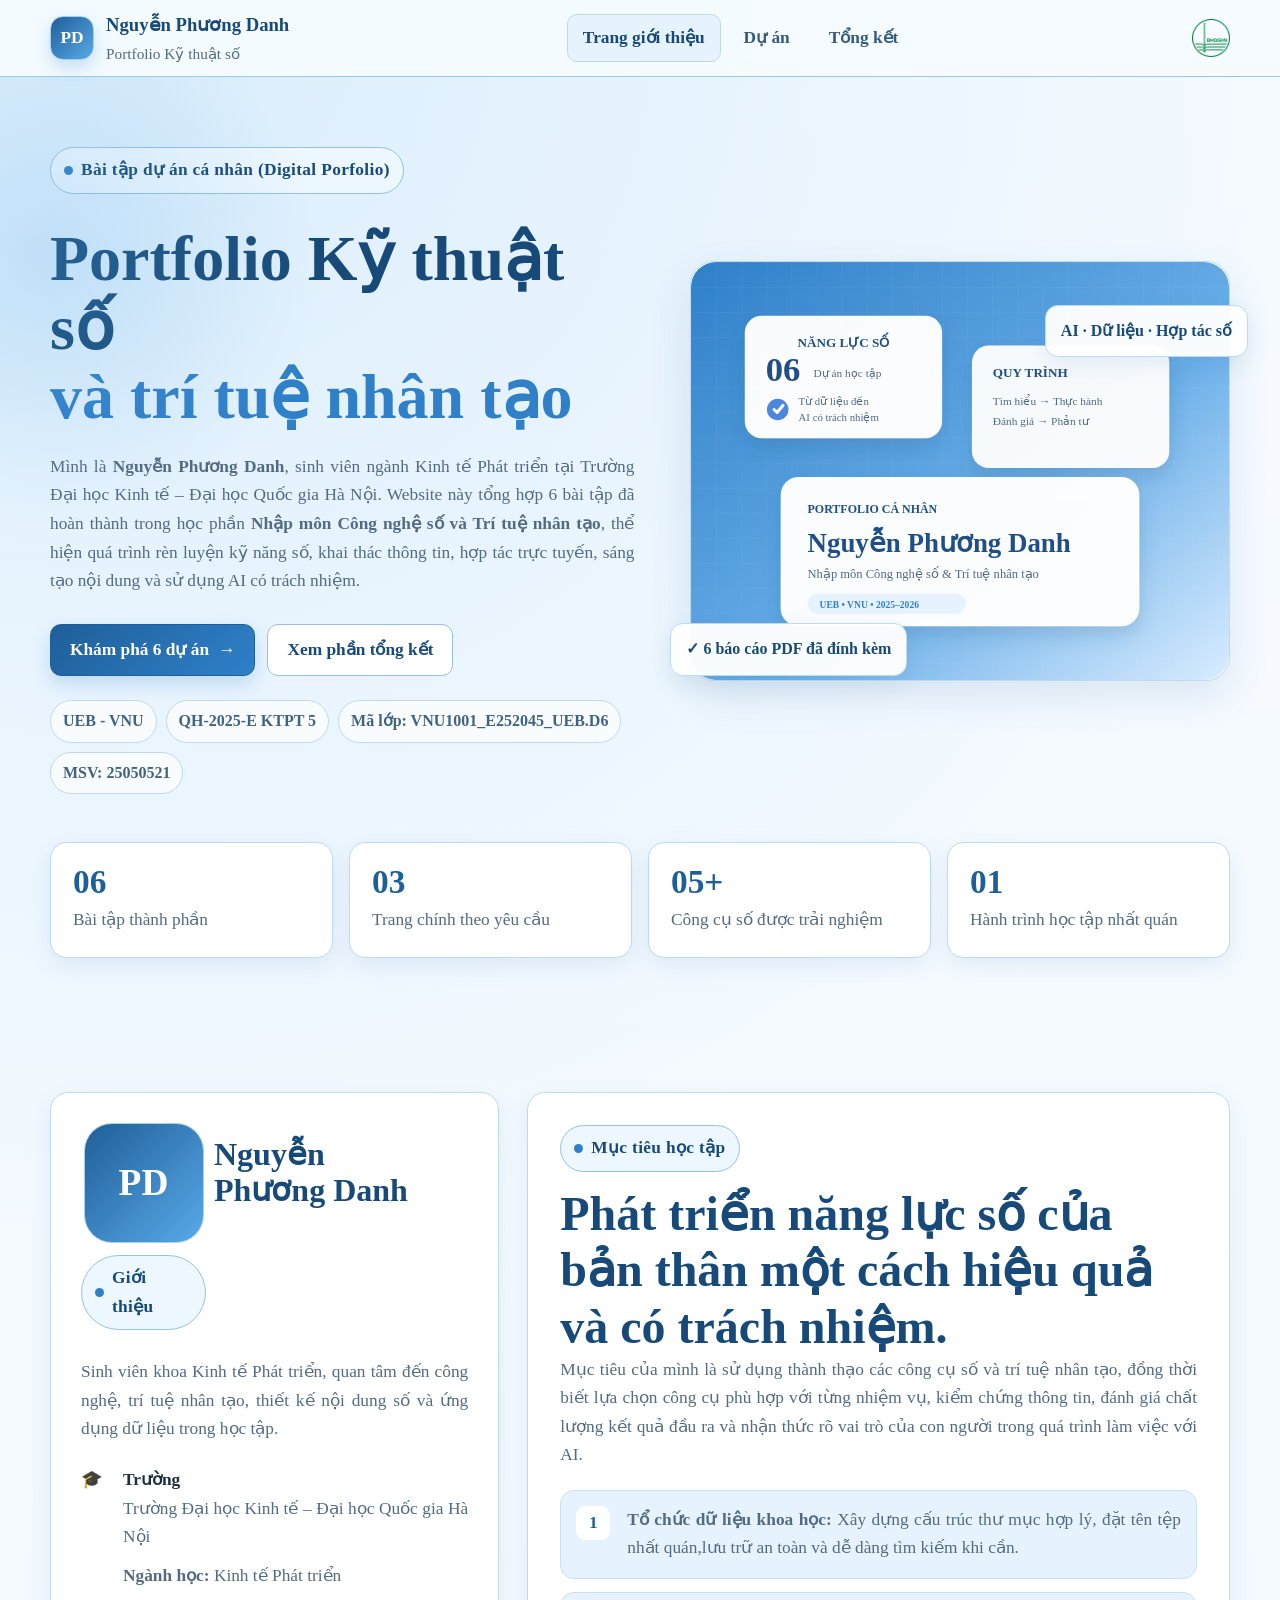
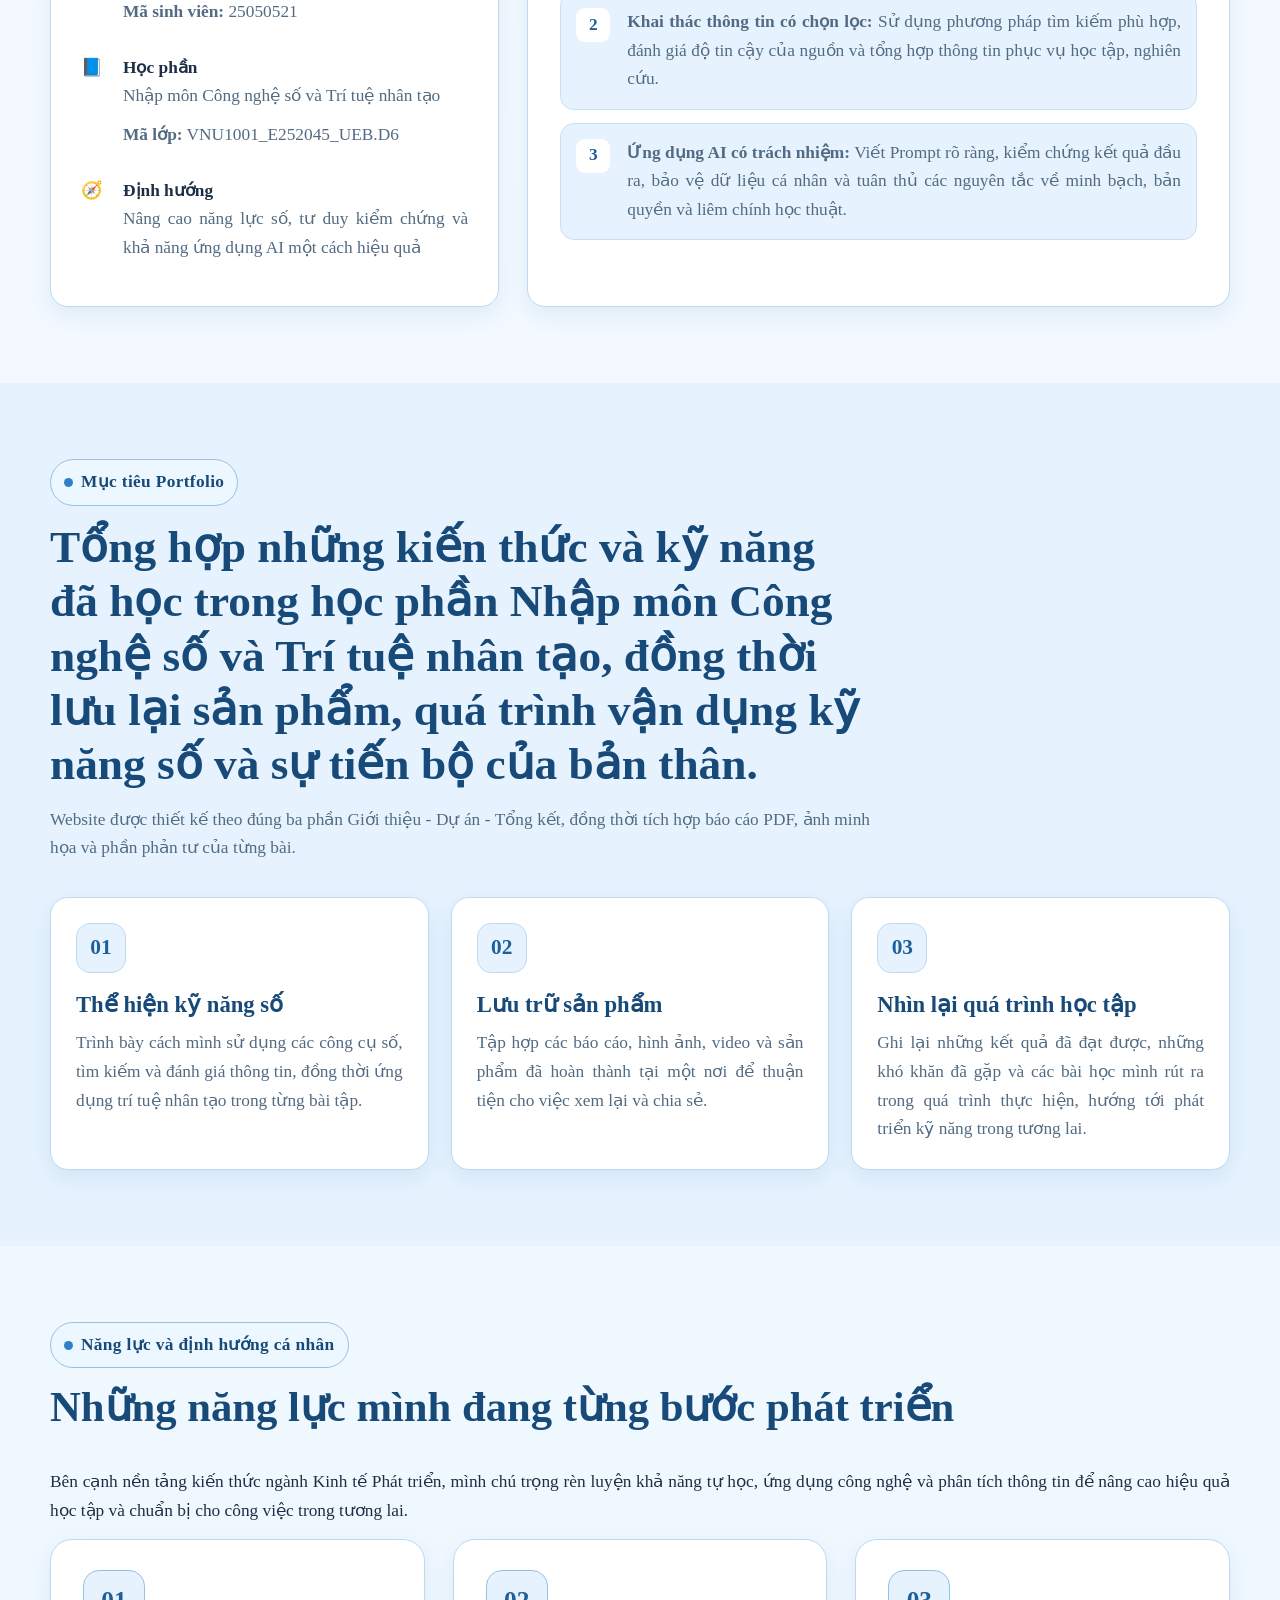
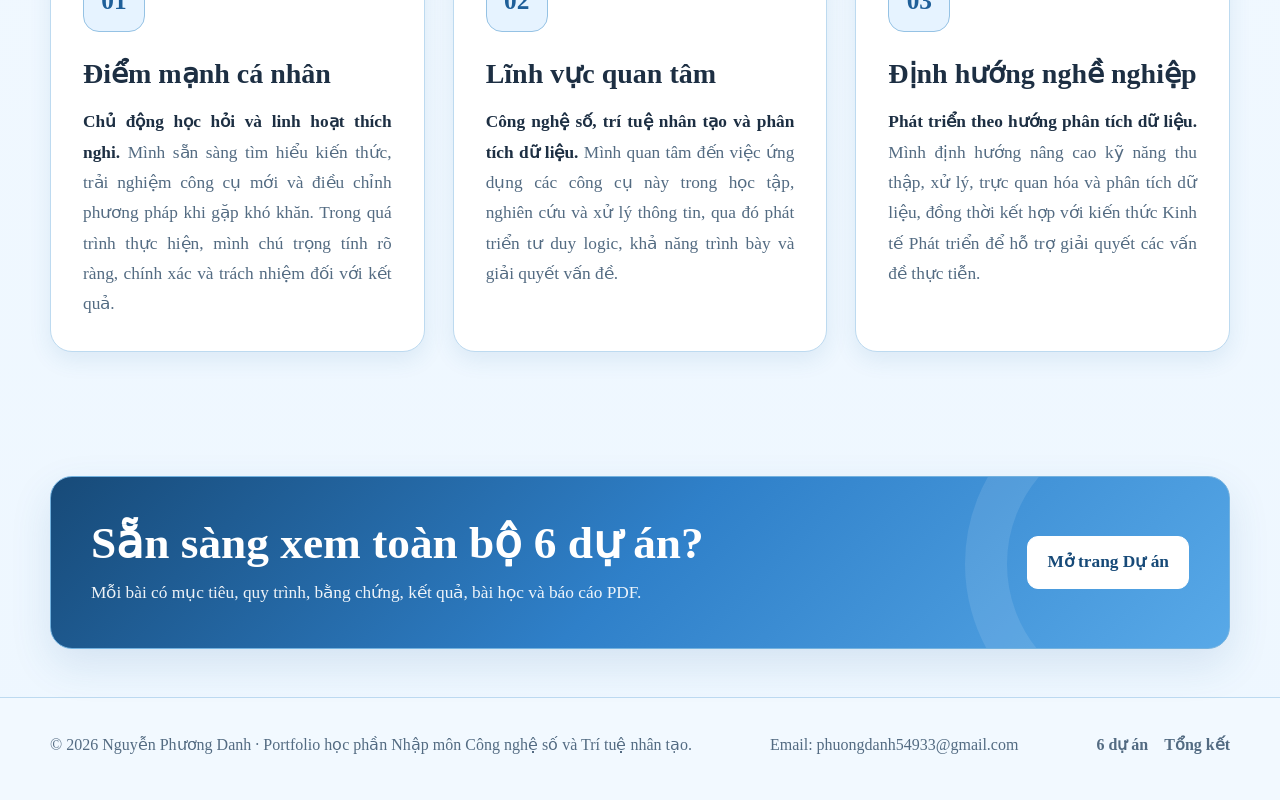
==== commit acbd1ff4: "Update index.html" ====
--- a/index.html
+++ b/index.html
@@ -153,12 +153,13 @@
   </div>
 </section>
 <!-- NĂNG LỰC VÀ ĐỊNH HƯỚNG CÁ NHÂN -->
-<section class="section personal-journey" id="personal-development">
+<section class="section" id="personal-development">
   <div class="container">
 
     <div class="section-heading reveal">
       <div>
         <span class="eyebrow">Năng lực và định hướng cá nhân</span>
+
         <h2>Những năng lực mình đang từng bước phát triển</h2>
       </div>
 
@@ -169,79 +170,48 @@
       </p>
     </div>
 
-    <div class="personal-journey-list">
-
-      <!-- 01. ĐIỂM MẠNH CÁ NHÂN -->
-      <article class="personal-journey-card reveal">
-        <div class="personal-journey-number">
-          <span>01</span>
-        </div>
-
-        <div class="personal-journey-content">
-          <p class="personal-journey-category">Điểm mạnh cá nhân</p>
-
-          <h3>Chủ động học hỏi và linh hoạt thích nghi</h3>
-
-          <p>
-            Mình luôn chủ động tìm hiểu kiến thức và công cụ mới, sẵn sàng
-            thử nghiệm nhiều phương pháp để lựa chọn cách làm phù hợp.
-            Khi gặp khó khăn, mình tập trung phân tích nguyên nhân,
-            điều chỉnh quy trình và chịu trách nhiệm đối với kết quả thực hiện.
-          </p>
-
-          <div class="personal-journey-keywords">
-            Tự học · Thích nghi · Trách nhiệm
-          </div>
-        </div>
+    <div class="personal-card-grid">
+
+      <!-- 01 -->
+      <article class="personal-card-item reveal">
+        <span class="personal-card-number">01</span>
+
+        <h3>Điểm mạnh cá nhân</h3>
+
+        <p>
+          <strong>Chủ động học hỏi và linh hoạt thích nghi.</strong>
+          Mình sẵn sàng tìm hiểu kiến thức, trải nghiệm công cụ mới
+          và điều chỉnh phương pháp khi gặp khó khăn. Trong quá trình thực hiện,
+          mình chú trọng tính rõ ràng, chính xác và trách nhiệm đối với kết quả.
+        </p>
       </article>
 
-      <!-- 02. LĨNH VỰC QUAN TÂM -->
-      <article class="personal-journey-card reveal">
-        <div class="personal-journey-number">
-          <span>02</span>
-        </div>
-
-        <div class="personal-journey-content">
-          <p class="personal-journey-category">Lĩnh vực quan tâm</p>
-
-          <h3>Công nghệ số, trí tuệ nhân tạo và phân tích dữ liệu</h3>
-
-          <p>
-            Mình quan tâm đến việc ứng dụng công nghệ số và trí tuệ nhân tạo
-            trong học tập, nghiên cứu và xử lý thông tin. Bên cạnh đó,
-            phân tích dữ liệu và thiết kế nội dung số giúp mình phát triển
-            tư duy logic, khả năng trình bày và giải quyết vấn đề hiệu quả hơn.
-          </p>
-
-          <div class="personal-journey-keywords">
-            Công nghệ số · Trí tuệ nhân tạo · Phân tích dữ liệu
-          </div>
-        </div>
+      <!-- 02 -->
+      <article class="personal-card-item reveal">
+        <span class="personal-card-number">02</span>
+
+        <h3>Lĩnh vực quan tâm</h3>
+
+        <p>
+          <strong>Công nghệ số, trí tuệ nhân tạo và phân tích dữ liệu.</strong>
+          Mình quan tâm đến việc ứng dụng các công cụ này trong học tập,
+          nghiên cứu và xử lý thông tin, qua đó phát triển tư duy logic,
+          khả năng trình bày và giải quyết vấn đề.
+        </p>
       </article>
 
-      <!-- 03. ĐỊNH HƯỚNG NGHỀ NGHIỆP -->
-      <article class="personal-journey-card reveal">
-        <div class="personal-journey-number">
-          <span>03</span>
-        </div>
-
-        <div class="personal-journey-content">
-          <p class="personal-journey-category">Định hướng nghề nghiệp</p>
-
-          <h3>Phát triển theo hướng phân tích dữ liệu</h3>
-
-          <p>
-            Trong thời gian tới, mình định hướng nâng cao kiến thức và kỹ năng
-            về thu thập, xử lý, trực quan hóa và phân tích dữ liệu.
-            Mình mong muốn kết hợp những kỹ năng này với nền tảng
-            Kinh tế Phát triển để xây dựng các nhận định có căn cứ
-            và hỗ trợ giải quyết những vấn đề thực tiễn.
-          </p>
-
-          <div class="personal-journey-keywords">
-            Dữ liệu · Kinh tế · Giải quyết vấn đề
-          </div>
-        </div>
+      <!-- 03 -->
+      <article class="personal-card-item reveal">
+        <span class="personal-card-number">03</span>
+
+        <h3>Định hướng nghề nghiệp</h3>
+
+        <p>
+          <strong>Phát triển theo hướng phân tích dữ liệu.</strong>
+          Mình định hướng nâng cao kỹ năng thu thập, xử lý, trực quan hóa
+          và phân tích dữ liệu, đồng thời kết hợp với kiến thức
+          Kinh tế Phát triển để hỗ trợ giải quyết các vấn đề thực tiễn.
+        </p>
       </article>
 
     </div>
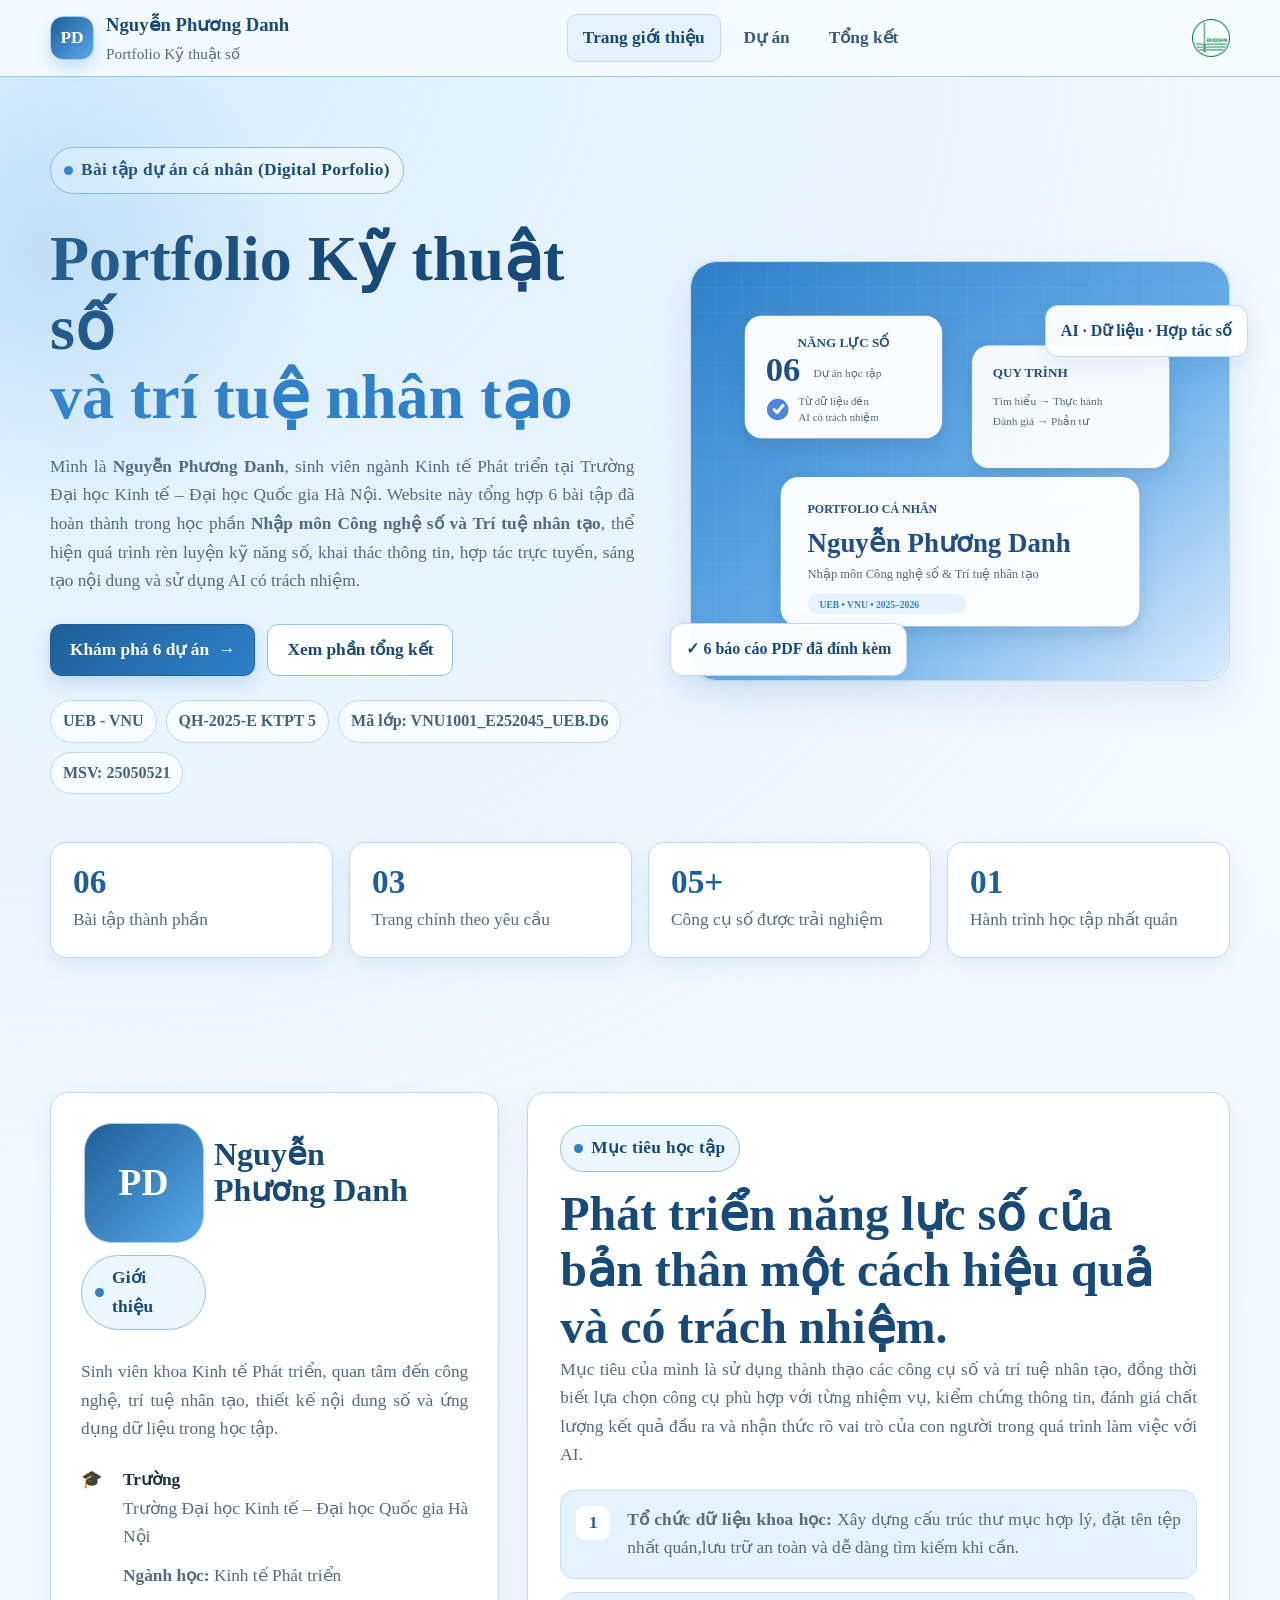
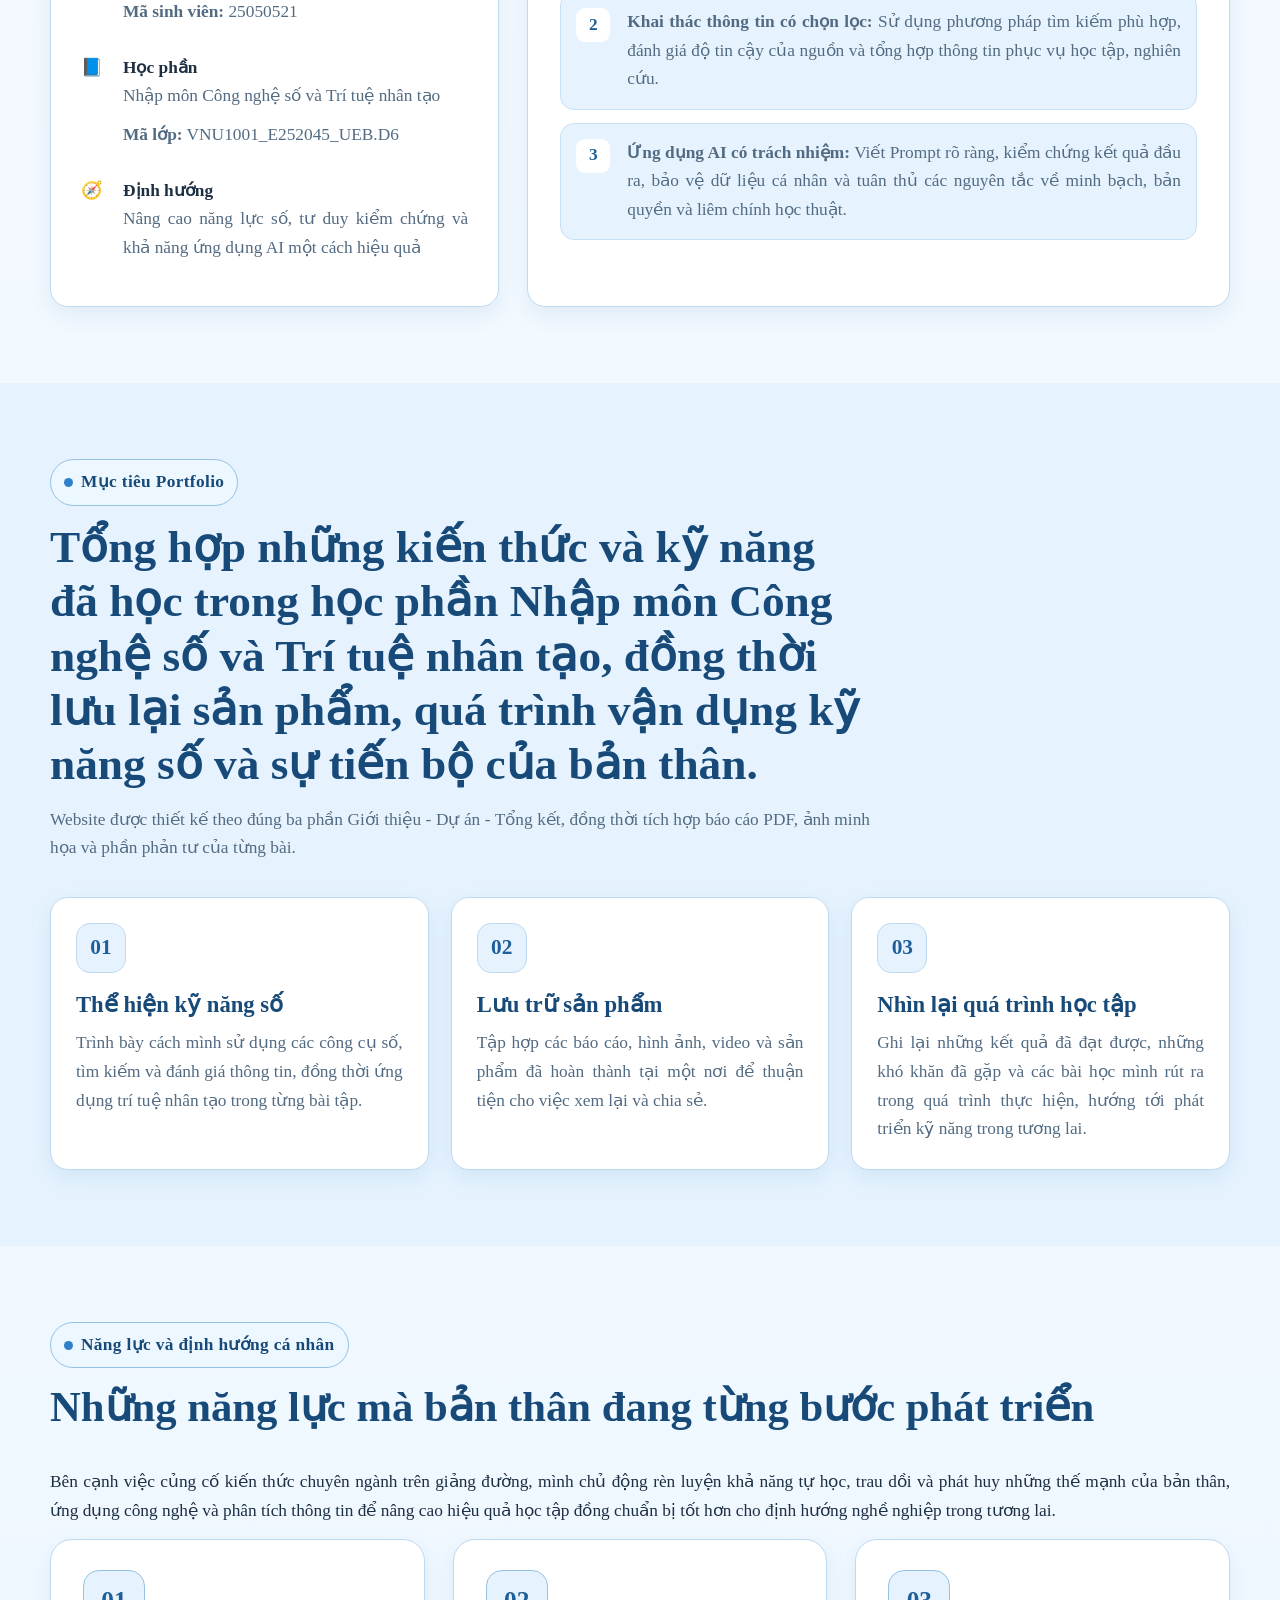
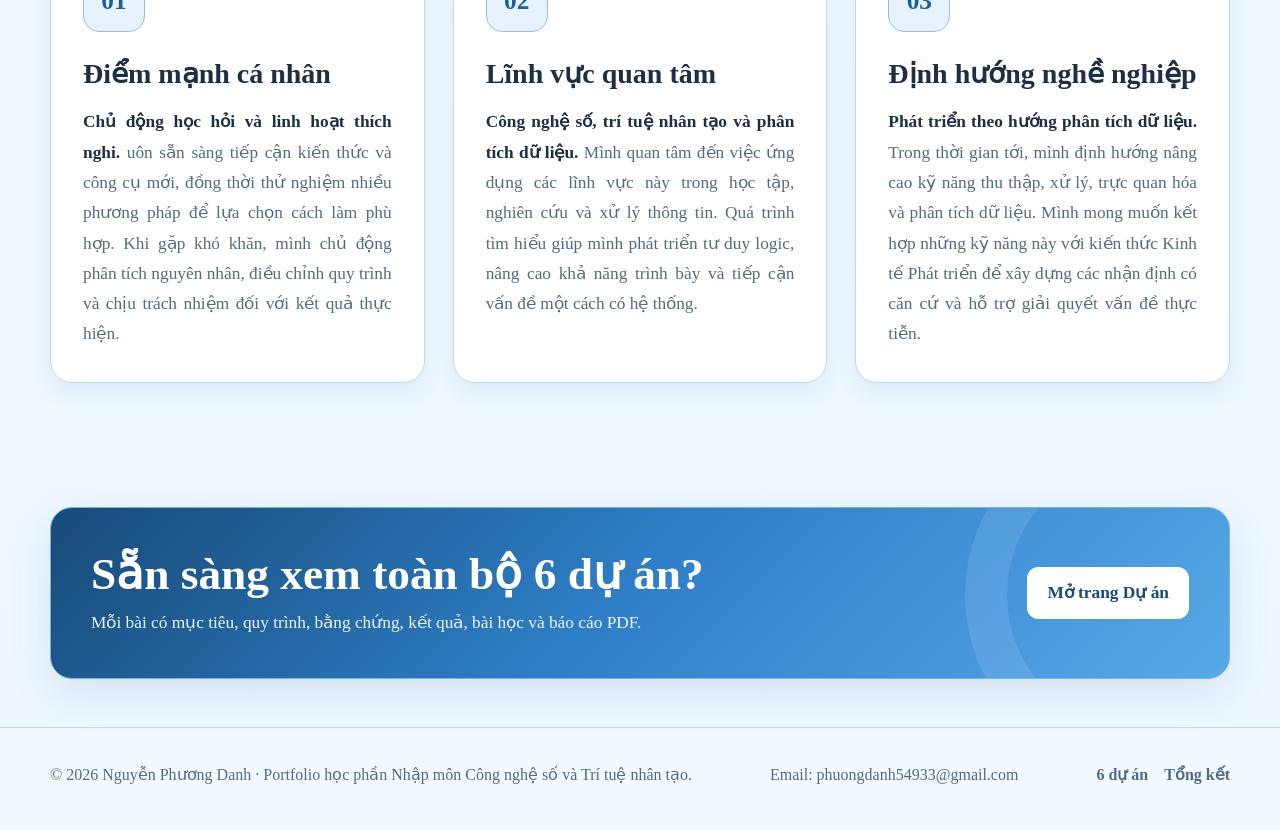
==== commit 6546e4e1: "Update index.html" ====
--- a/index.html
+++ b/index.html
@@ -160,13 +160,11 @@
       <div>
         <span class="eyebrow">Năng lực và định hướng cá nhân</span>
 
-        <h2>Những năng lực mình đang từng bước phát triển</h2>
+        <h2>Những năng lực mà bản thân đang từng bước phát triển</h2>
       </div>
 
       <p>
-        Bên cạnh nền tảng kiến thức ngành Kinh tế Phát triển, mình chú trọng
-        rèn luyện khả năng tự học, ứng dụng công nghệ và phân tích thông tin
-        để nâng cao hiệu quả học tập và chuẩn bị cho công việc trong tương lai.
+        Bên cạnh việc củng cố kiến thức chuyên ngành trên giảng đường, mình chủ động rèn luyện khả năng tự học, trau dồi và phát huy những thế mạnh của bản thân, ứng dụng công nghệ và phân tích thông tin để nâng cao hiệu quả học tập đồng  chuẩn bị tốt hơn cho định hướng nghề nghiệp trong tương lai.
       </p>
     </div>
 
@@ -180,9 +178,10 @@
 
         <p>
           <strong>Chủ động học hỏi và linh hoạt thích nghi.</strong>
-          Mình sẵn sàng tìm hiểu kiến thức, trải nghiệm công cụ mới
-          và điều chỉnh phương pháp khi gặp khó khăn. Trong quá trình thực hiện,
-          mình chú trọng tính rõ ràng, chính xác và trách nhiệm đối với kết quả.
+         uôn sẵn sàng tiếp cận kiến thức và công cụ mới,
+          đồng thời thử nghiệm nhiều phương pháp để lựa chọn cách làm phù hợp.
+          Khi gặp khó khăn, mình chủ động phân tích nguyên nhân,
+          điều chỉnh quy trình và chịu trách nhiệm đối với kết quả thực hiện.
         </p>
       </article>
 
@@ -194,9 +193,10 @@
 
         <p>
           <strong>Công nghệ số, trí tuệ nhân tạo và phân tích dữ liệu.</strong>
-          Mình quan tâm đến việc ứng dụng các công cụ này trong học tập,
-          nghiên cứu và xử lý thông tin, qua đó phát triển tư duy logic,
-          khả năng trình bày và giải quyết vấn đề.
+         Mình quan tâm đến việc ứng dụng các lĩnh vực này trong học tập,
+          nghiên cứu và xử lý thông tin. Quá trình tìm hiểu giúp mình
+          phát triển tư duy logic, nâng cao khả năng trình bày
+          và tiếp cận vấn đề một cách có hệ thống.
         </p>
       </article>
 
@@ -208,9 +208,10 @@
 
         <p>
           <strong>Phát triển theo hướng phân tích dữ liệu.</strong>
-          Mình định hướng nâng cao kỹ năng thu thập, xử lý, trực quan hóa
-          và phân tích dữ liệu, đồng thời kết hợp với kiến thức
-          Kinh tế Phát triển để hỗ trợ giải quyết các vấn đề thực tiễn.
+          Trong thời gian tới, mình định hướng nâng cao kỹ năng thu thập,
+          xử lý, trực quan hóa và phân tích dữ liệu. Mình mong muốn kết hợp
+          những kỹ năng này với kiến thức Kinh tế Phát triển để xây dựng
+          các nhận định có căn cứ và hỗ trợ giải quyết vấn đề thực tiễn.
         </p>
       </article>
 
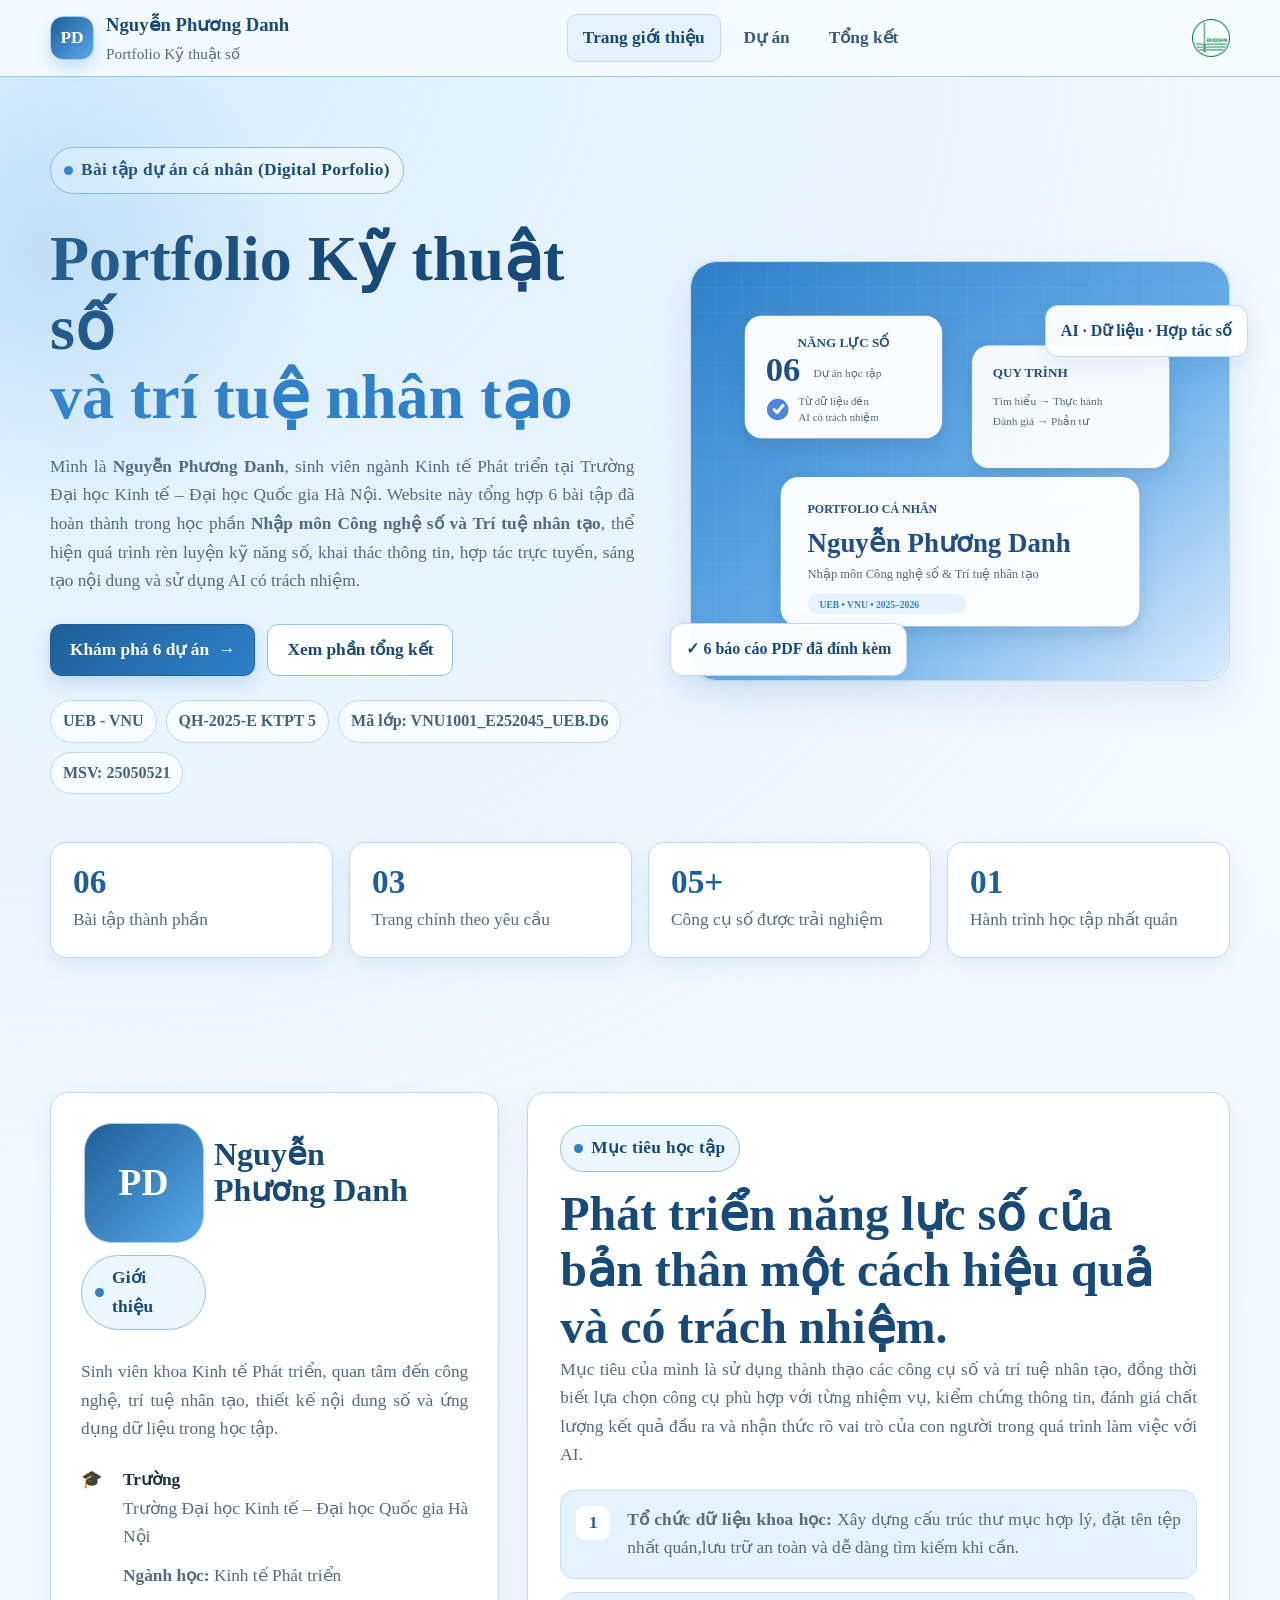
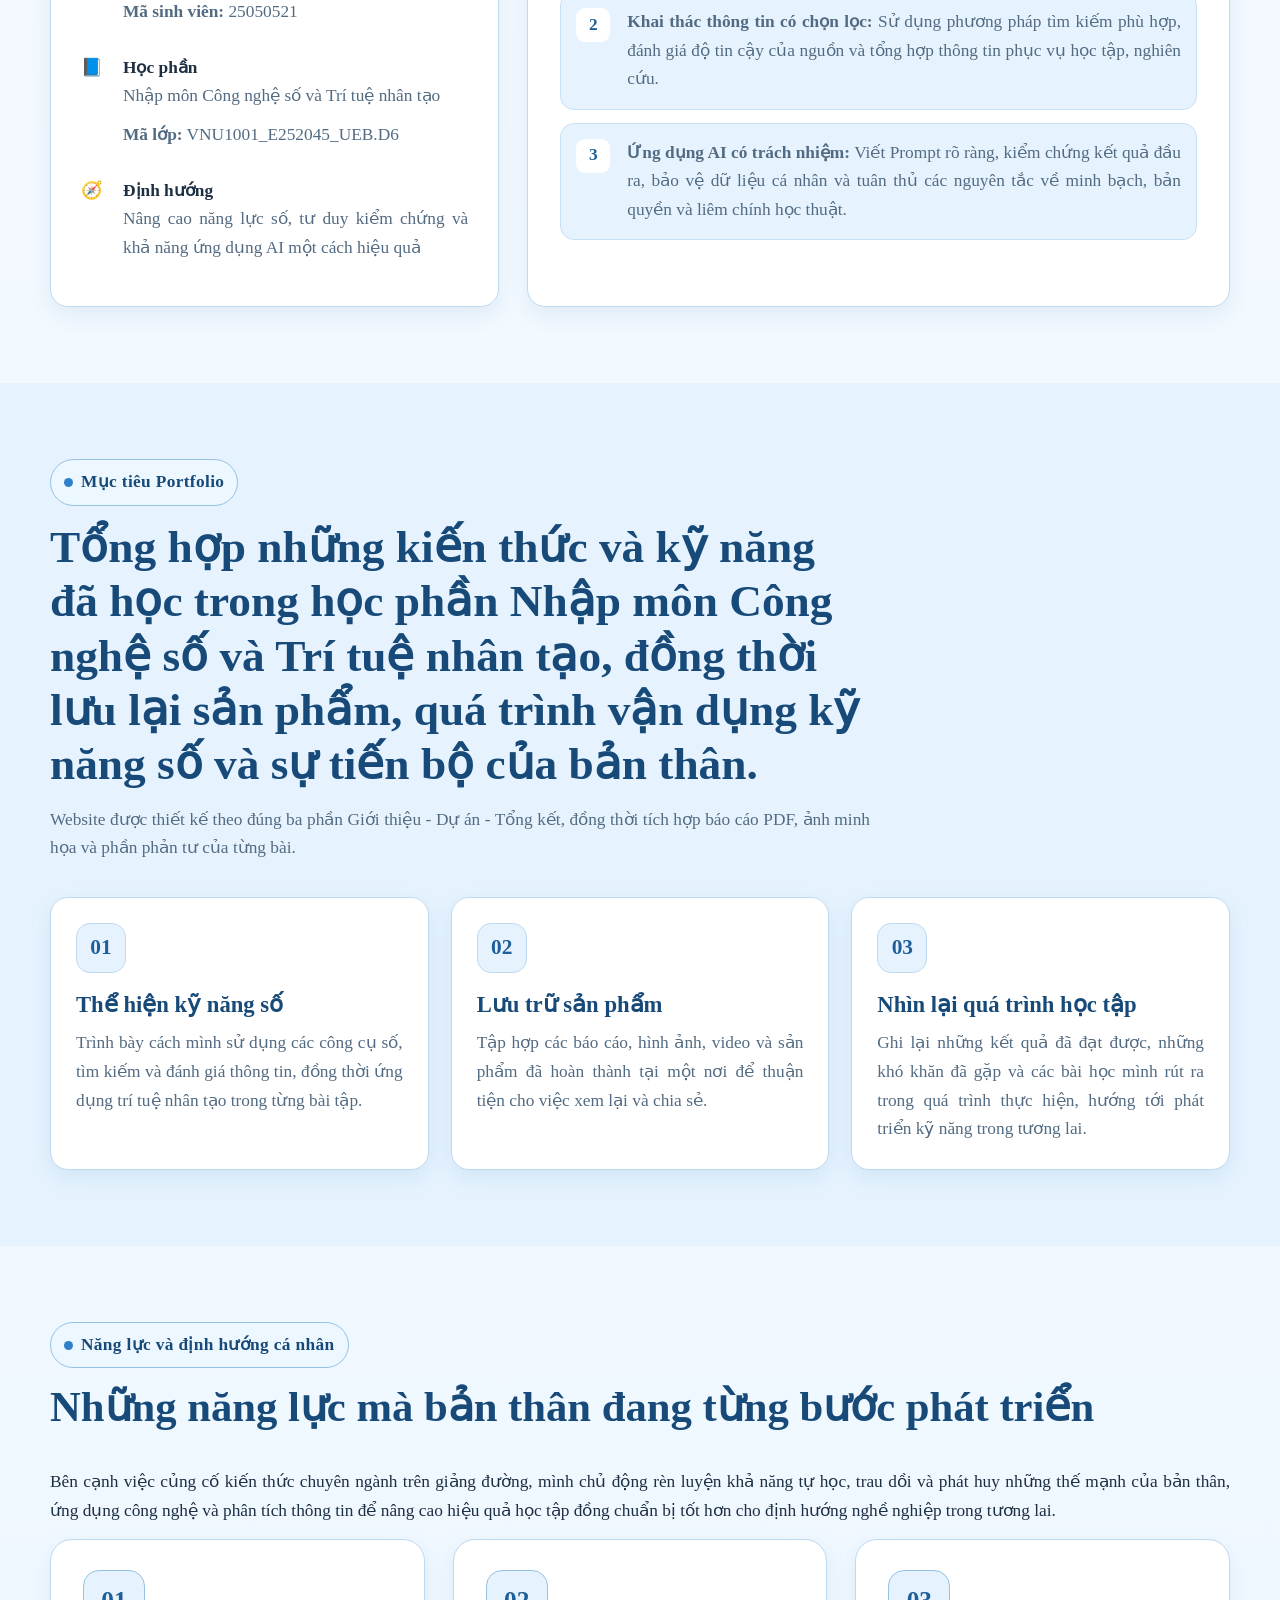
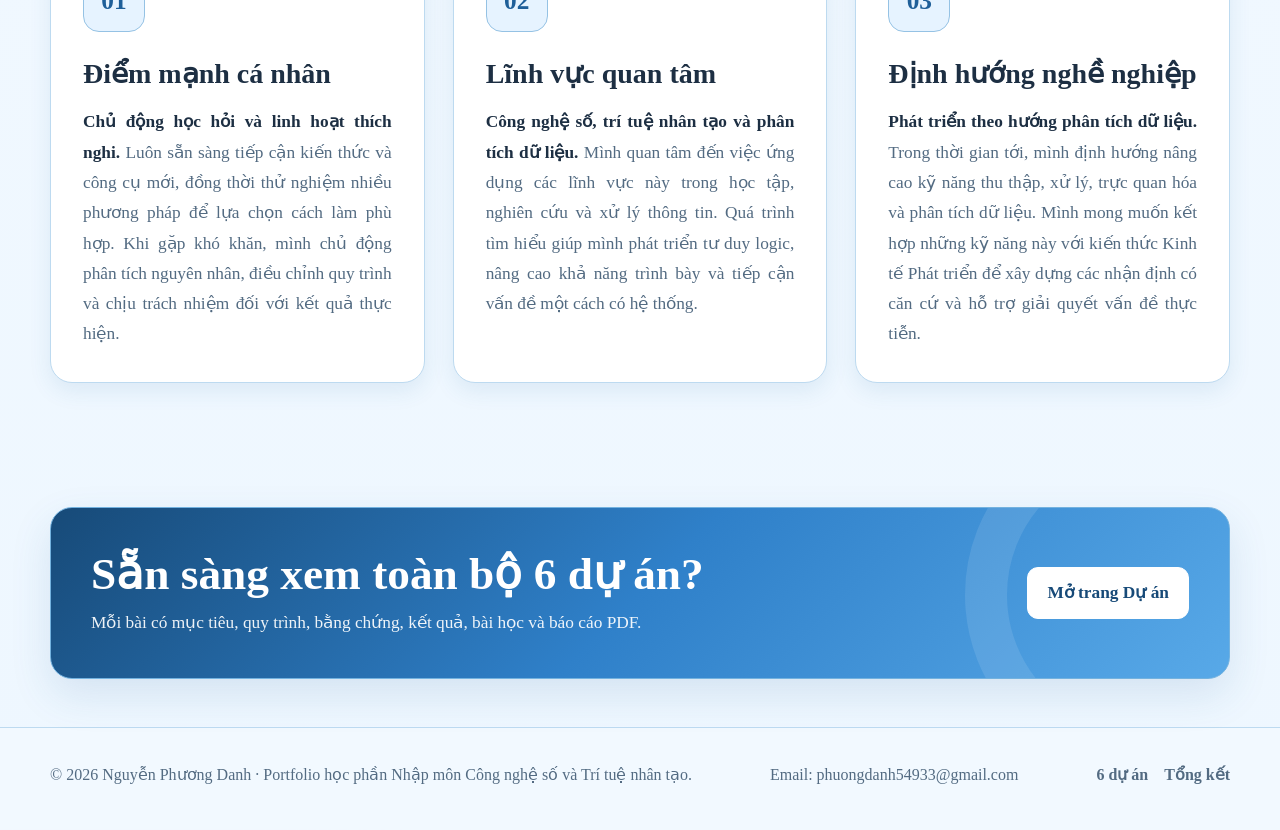
==== commit 26974d32: "Update index.html" ====
--- a/index.html
+++ b/index.html
@@ -178,7 +178,7 @@
 
         <p>
           <strong>Chủ động học hỏi và linh hoạt thích nghi.</strong>
-         uôn sẵn sàng tiếp cận kiến thức và công cụ mới,
+         Luôn sẵn sàng tiếp cận kiến thức và công cụ mới,
           đồng thời thử nghiệm nhiều phương pháp để lựa chọn cách làm phù hợp.
           Khi gặp khó khăn, mình chủ động phân tích nguyên nhân,
           điều chỉnh quy trình và chịu trách nhiệm đối với kết quả thực hiện.
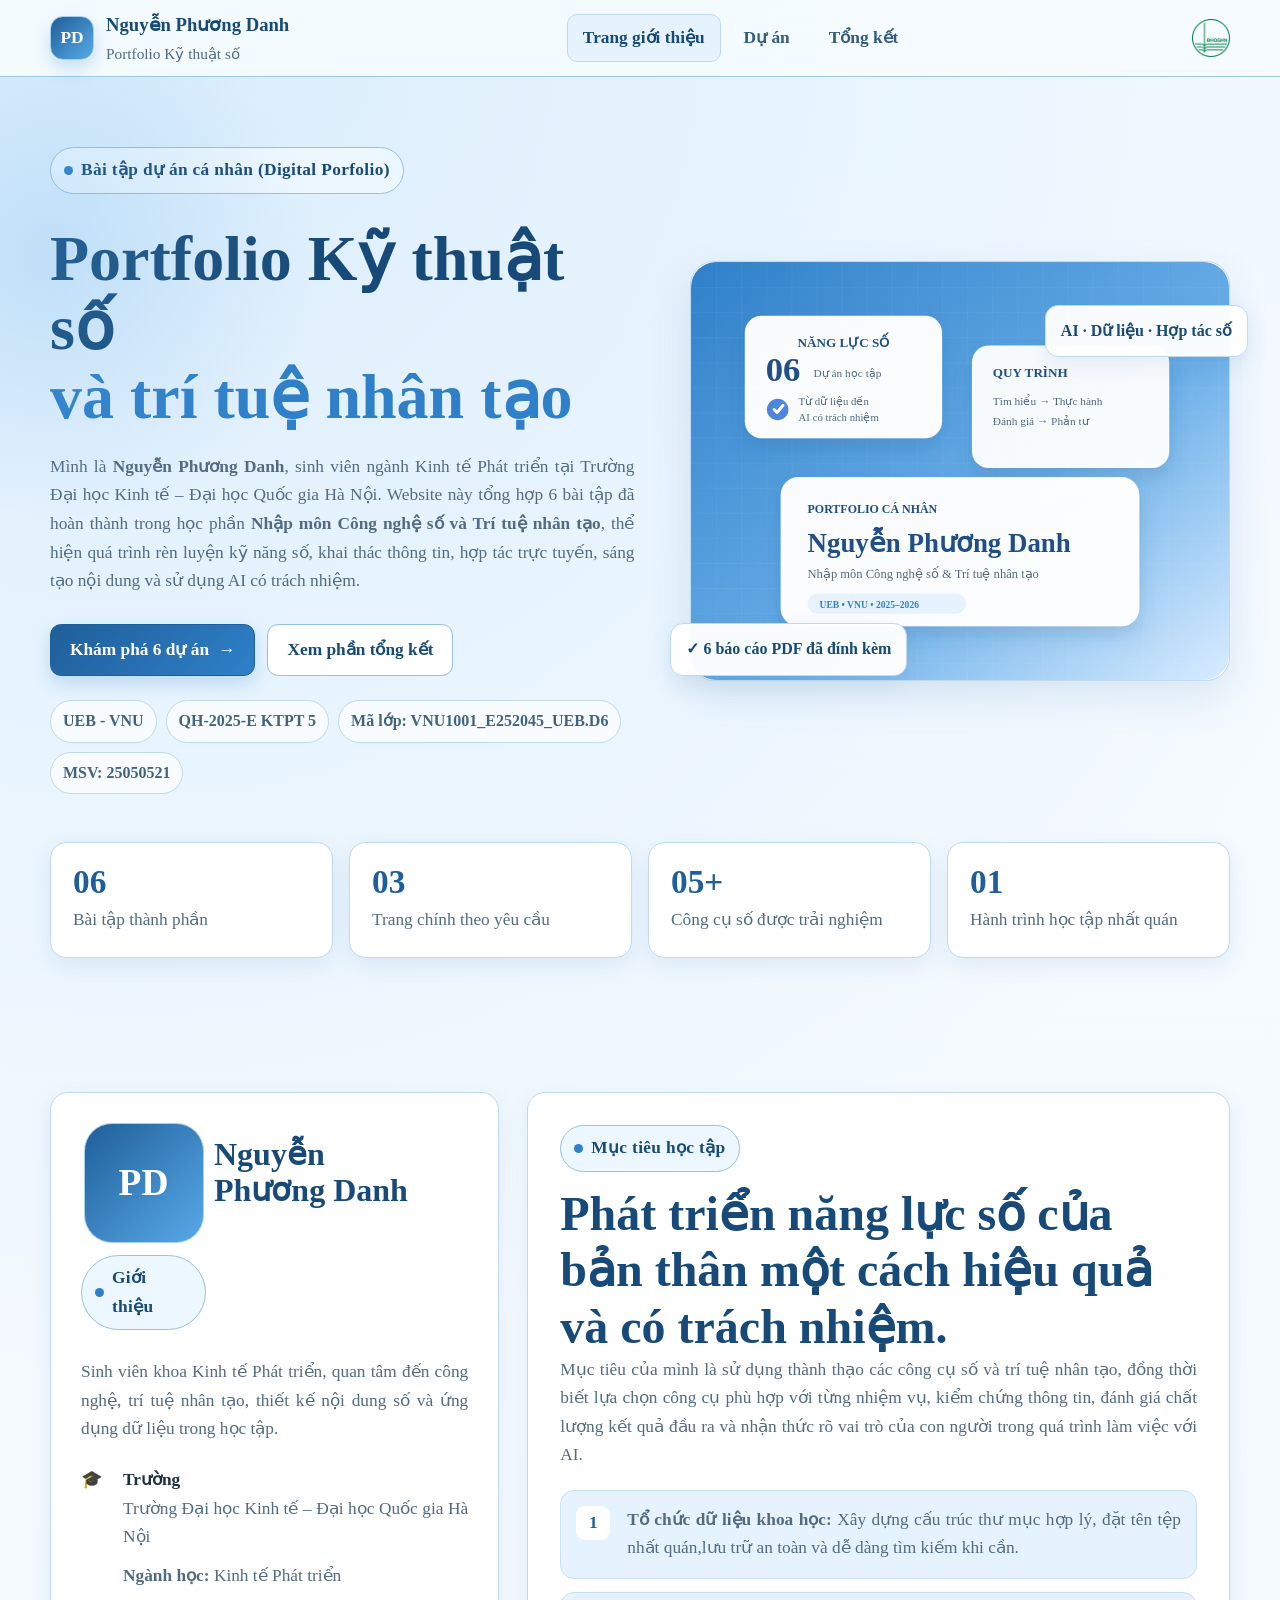
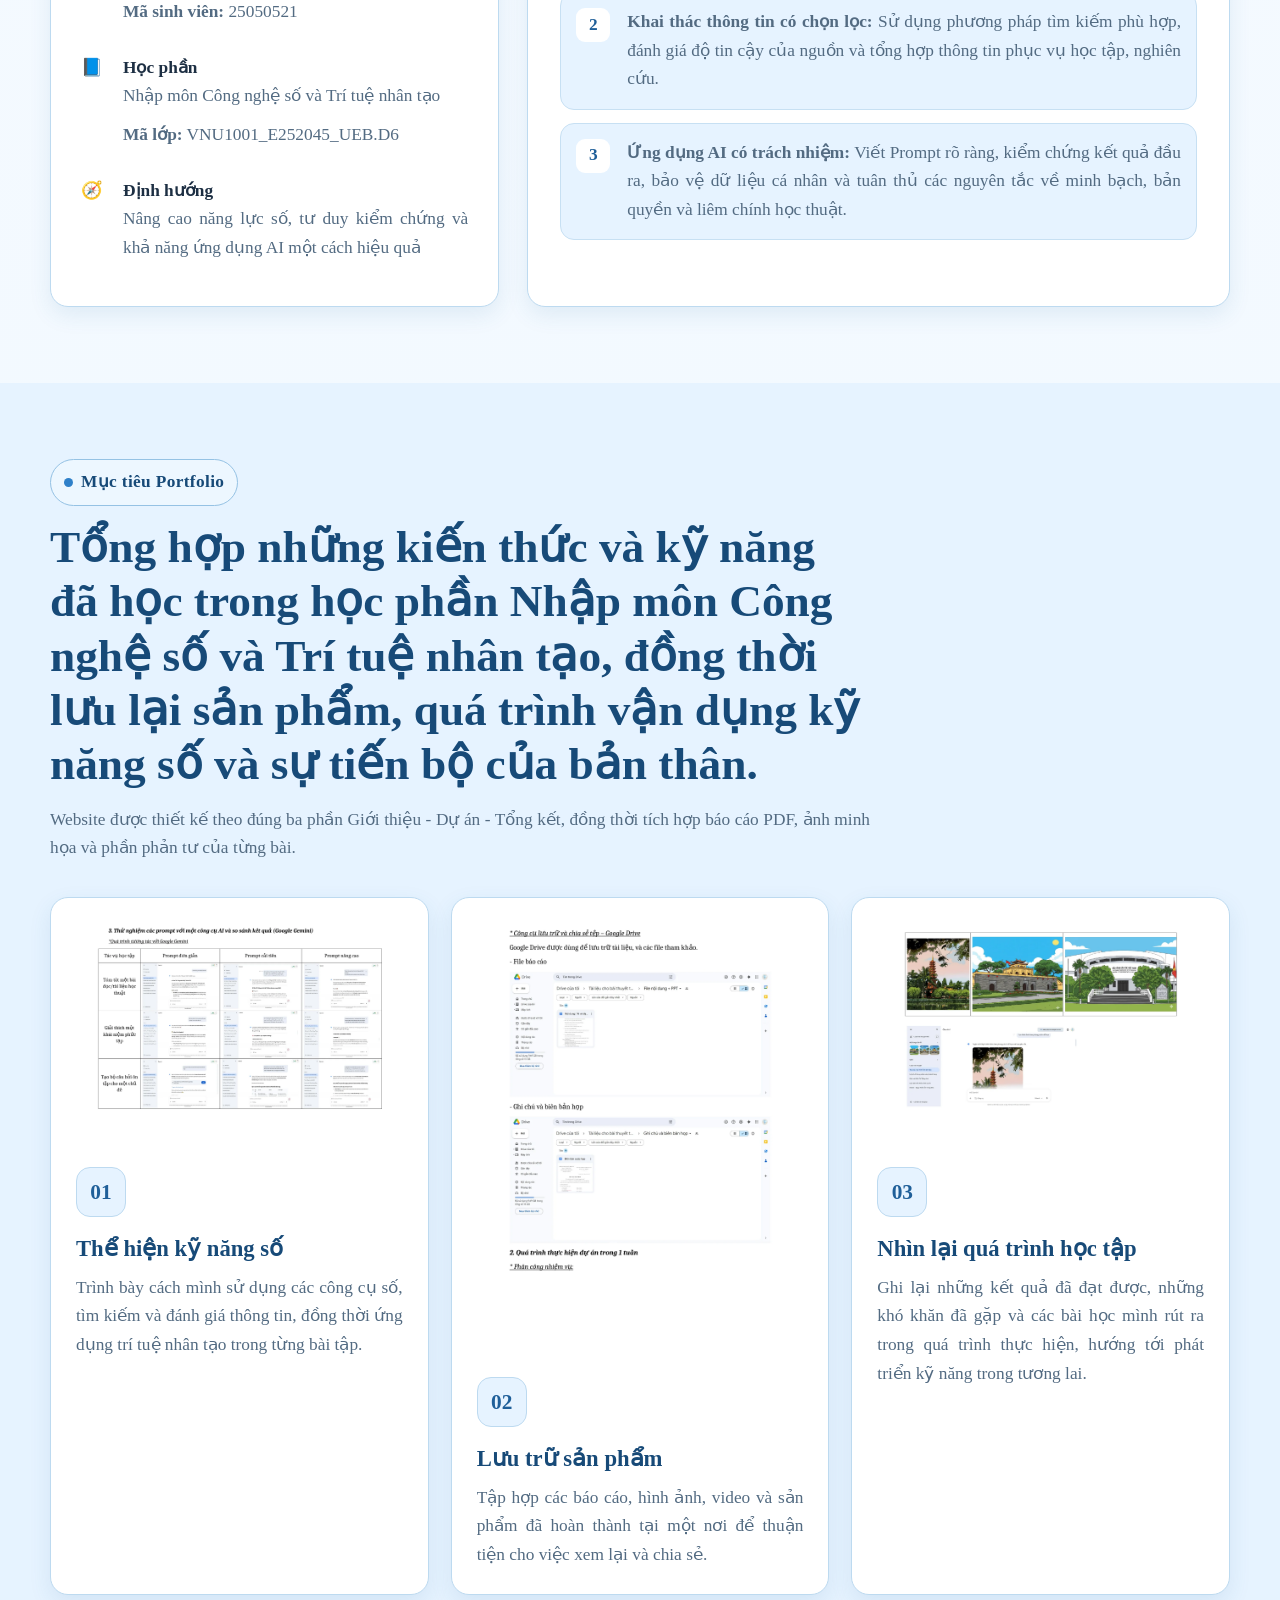
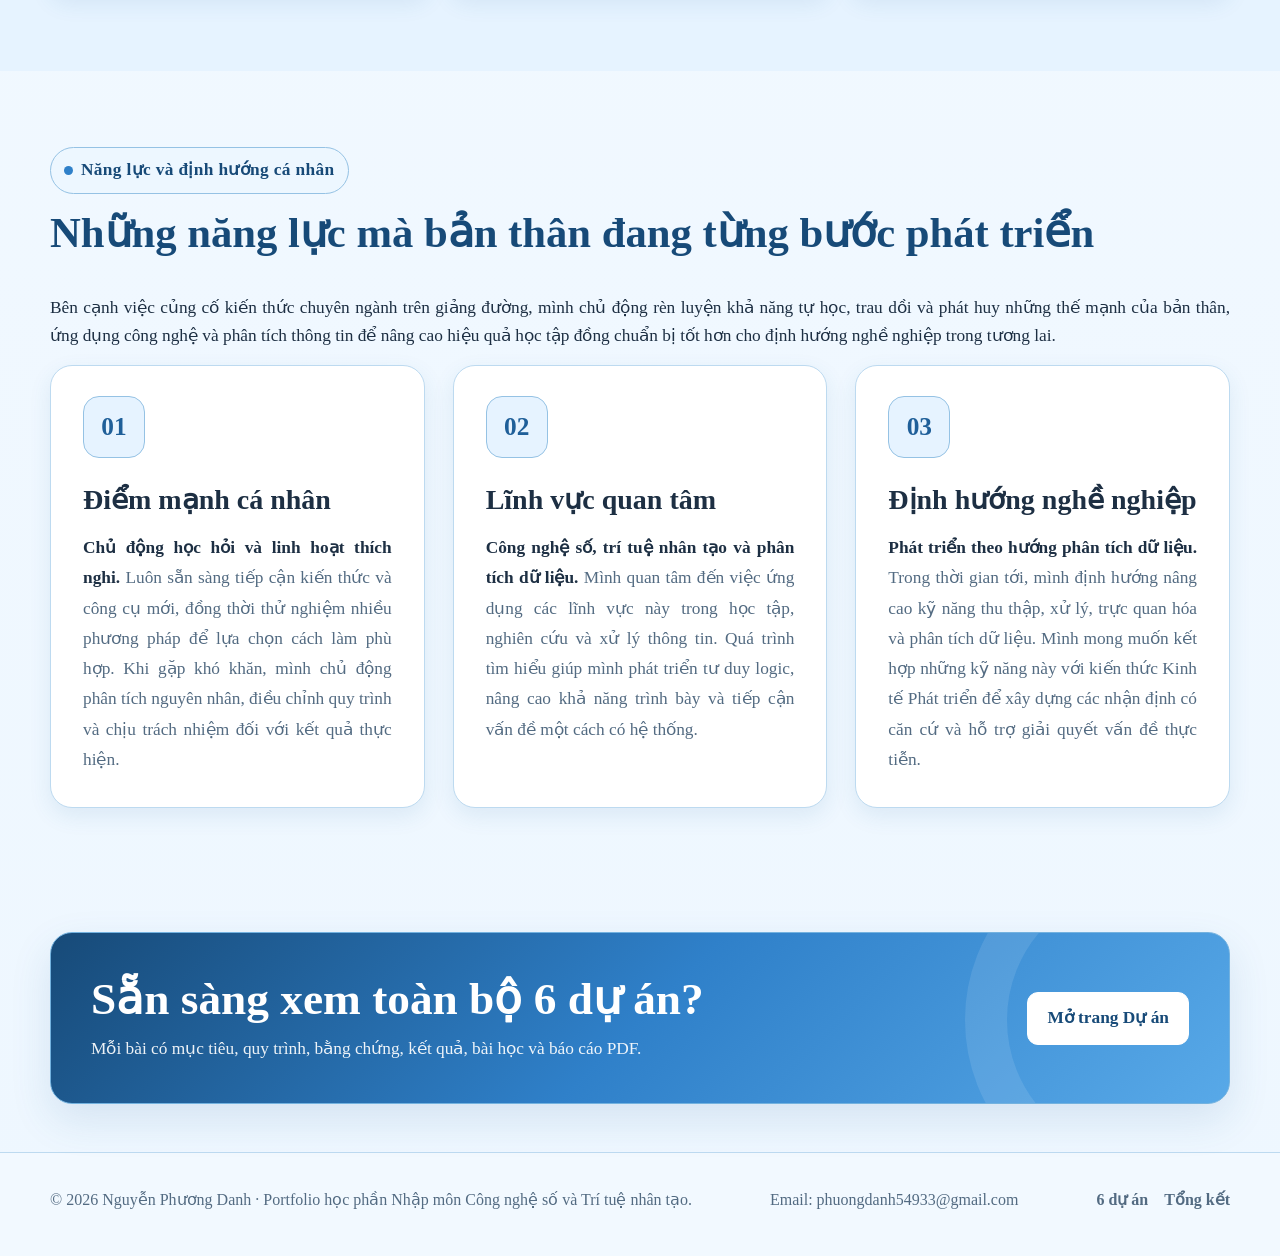
==== commit 127d83ed: "Update index.html" ====
--- a/index.html
+++ b/index.html
@@ -141,14 +141,100 @@
   </div>
 </section>
 
+<!-- MỤC TIÊU PORTFOLIO -->
 <section class="section" style="background:var(--surface-2)">
   <div class="container">
-    <div class="section-head reveal"><span class="eyebrow">Mục tiêu Portfolio</span><h2>Tổng hợp những kiến thức và kỹ năng đã học trong học phần Nhập môn Công nghệ số và Trí tuệ nhân tạo, đồng thời lưu lại sản phẩm, quá trình vận dụng kỹ năng số và sự tiến bộ của bản thân.</h2><p>Website được thiết kế theo đúng ba phần Giới thiệu - Dự án - Tổng kết, đồng thời tích hợp báo cáo PDF, ảnh minh họa và phần phản tư của từng bài.</p></div>
+
+    <div class="section-head reveal">
+      <span class="eyebrow">Mục tiêu Portfolio</span>
+
+      <h2>
+        Tổng hợp những kiến thức và kỹ năng đã học trong học phần
+        Nhập môn Công nghệ số và Trí tuệ nhân tạo, đồng thời lưu lại
+        sản phẩm, quá trình vận dụng kỹ năng số và sự tiến bộ của bản thân.
+      </h2>
+
+      <p>
+        Website được thiết kế theo đúng ba phần Giới thiệu - Dự án - Tổng kết,
+        đồng thời tích hợp báo cáo PDF, ảnh minh họa và phần phản tư của từng bài.
+      </p>
+    </div>
+
     <div class="card-grid">
-      <article class="card reveal"><div class="card-body"><div class="card-icon">01</div><h3>Thể hiện kỹ năng số</h3><p>Trình bày cách mình sử dụng các công cụ số, tìm kiếm và đánh giá thông tin, đồng thời ứng dụng trí tuệ nhân tạo trong từng bài tập.
-</p></p></div></article>
-      <article class="card reveal"><div class="card-body"><div class="card-icon">02</div><h3>Lưu trữ sản phẩm</h3><p> Tập hợp các báo cáo, hình ảnh, video và sản phẩm đã hoàn thành tại một nơi để thuận tiện cho việc xem lại và chia sẻ.</p></div></article>
-      <article class="card reveal"><div class="card-body"><div class="card-icon">03</div><h3>Nhìn lại quá trình học tập</h3><p> Ghi lại những kết quả đã đạt được, những khó khăn đã gặp và các bài học mình rút ra trong quá trình thực hiện, hướng tới phát triển kỹ năng trong tương lai.</p></div></article>
+
+      <!-- 01. THỂ HIỆN KỸ NĂNG SỐ -->
+      <article class="card portfolio-goal-card reveal">
+
+        <figure class="portfolio-goal-image">
+          <img
+            data-lightbox
+            loading="lazy"
+            src="assets/images/screenshots/bai3-so-sanh-prompt.webp"
+            alt="Hình ảnh quá trình thử nghiệm và so sánh các cấp độ Prompt."
+          >
+        </figure>
+
+        <div class="card-body">
+          <div class="card-icon">01</div>
+
+          <h3>Thể hiện kỹ năng số</h3>
+
+          <p>
+            Trình bày cách mình sử dụng các công cụ số, tìm kiếm và đánh giá
+            thông tin, đồng thời ứng dụng trí tuệ nhân tạo trong từng bài tập.
+          </p>
+        </div>
+      </article>
+
+      <!-- 02. LƯU TRỮ SẢN PHẨM -->
+      <article class="card portfolio-goal-card reveal">
+
+        <figure class="portfolio-goal-image">
+          <img
+            data-lightbox
+            loading="lazy"
+            src="assets/images/screenshots/bai4-drive.webp"
+            alt="Hình ảnh lưu trữ và quản lý tài liệu trên Google Drive."
+          >
+        </figure>
+
+        <div class="card-body">
+          <div class="card-icon">02</div>
+
+          <h3>Lưu trữ sản phẩm</h3>
+
+          <p>
+            Tập hợp các báo cáo, hình ảnh, video và sản phẩm đã hoàn thành
+            tại một nơi để thuận tiện cho việc xem lại và chia sẻ.
+          </p>
+        </div>
+      </article>
+
+      <!-- 03. NHÌN LẠI QUÁ TRÌNH HỌC TẬP -->
+      <article class="card portfolio-goal-card reveal">
+
+        <figure class="portfolio-goal-image">
+          <img
+            data-lightbox
+            loading="lazy"
+            src="assets/images/screenshots/bai5-quy-trinh-hinh-anh.webp"
+            alt="Hình ảnh quá trình sử dụng công nghệ và AI để hoàn thiện sản phẩm."
+          >
+        </figure>
+
+        <div class="card-body">
+          <div class="card-icon">03</div>
+
+          <h3>Nhìn lại quá trình học tập</h3>
+
+          <p>
+            Ghi lại những kết quả đã đạt được, những khó khăn đã gặp
+            và các bài học mình rút ra trong quá trình thực hiện,
+            hướng tới phát triển kỹ năng trong tương lai.
+          </p>
+        </div>
+      </article>
+
     </div>
   </div>
 </section>
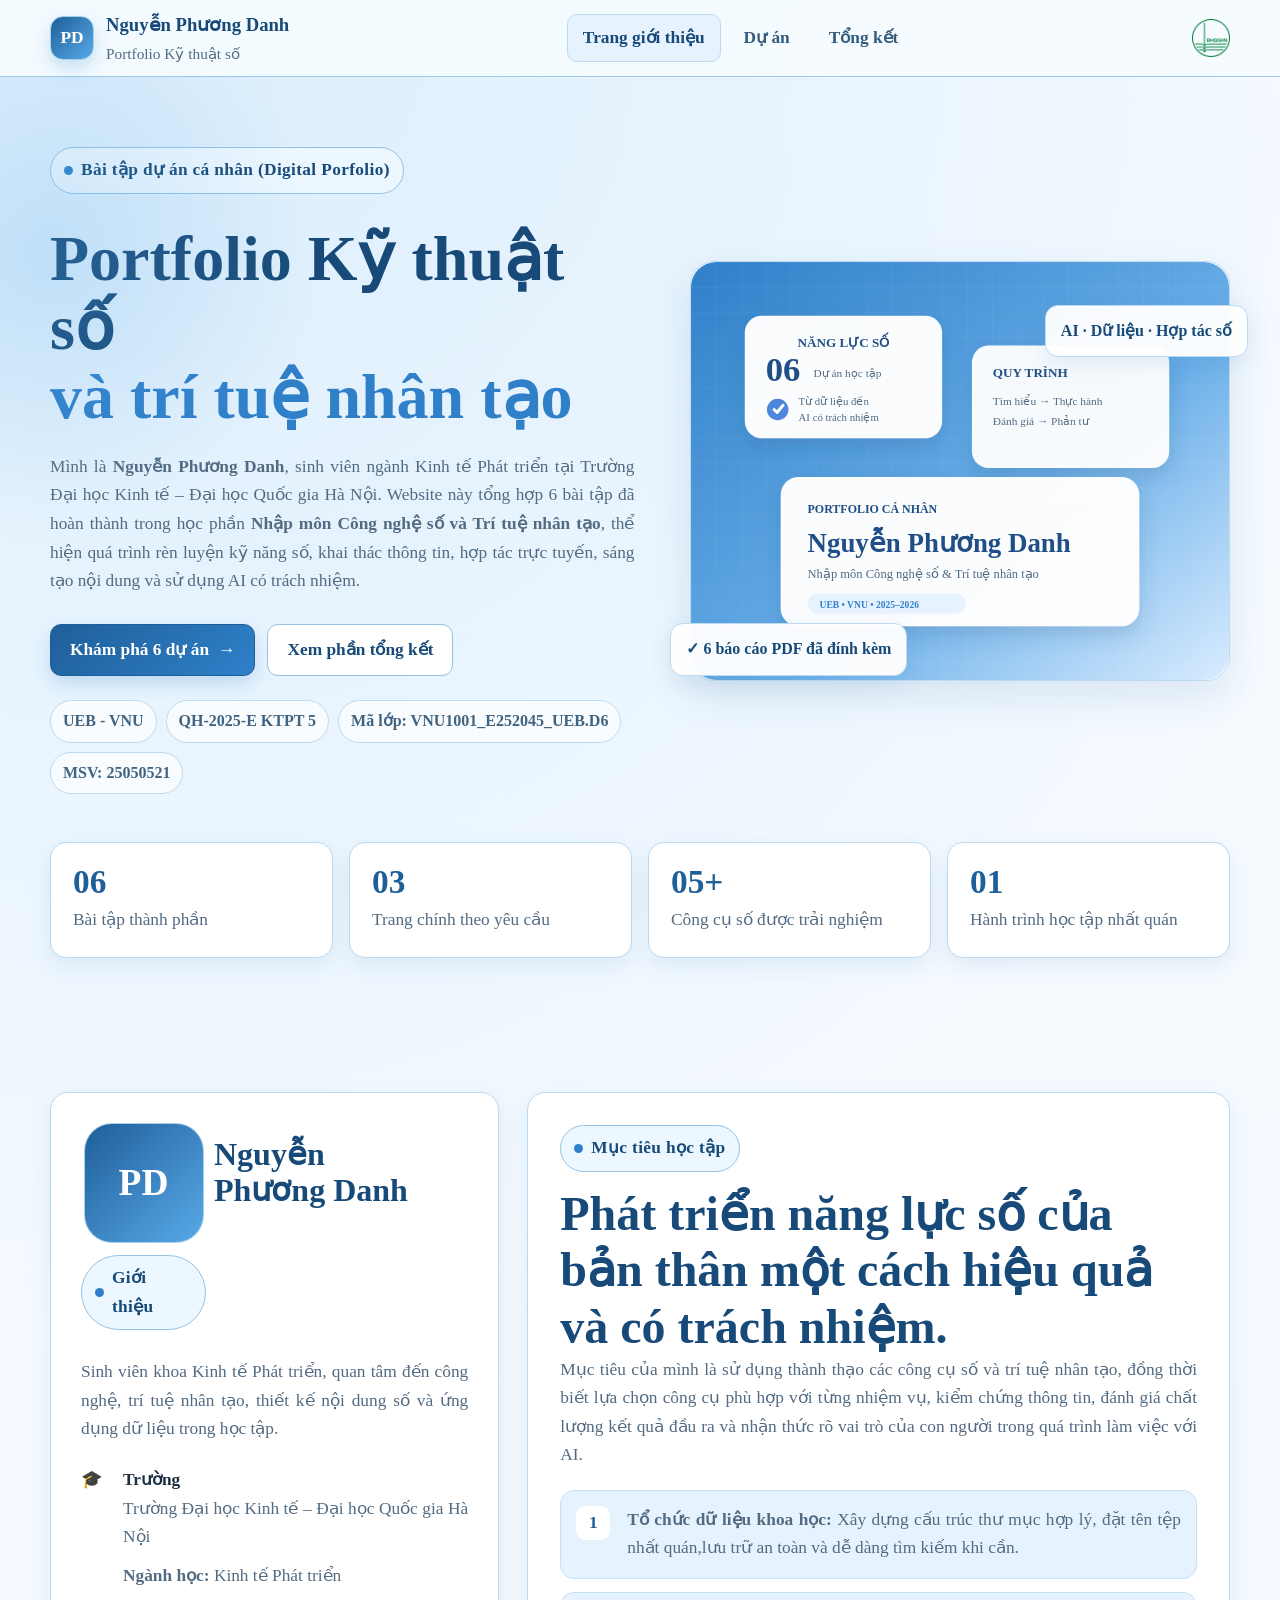
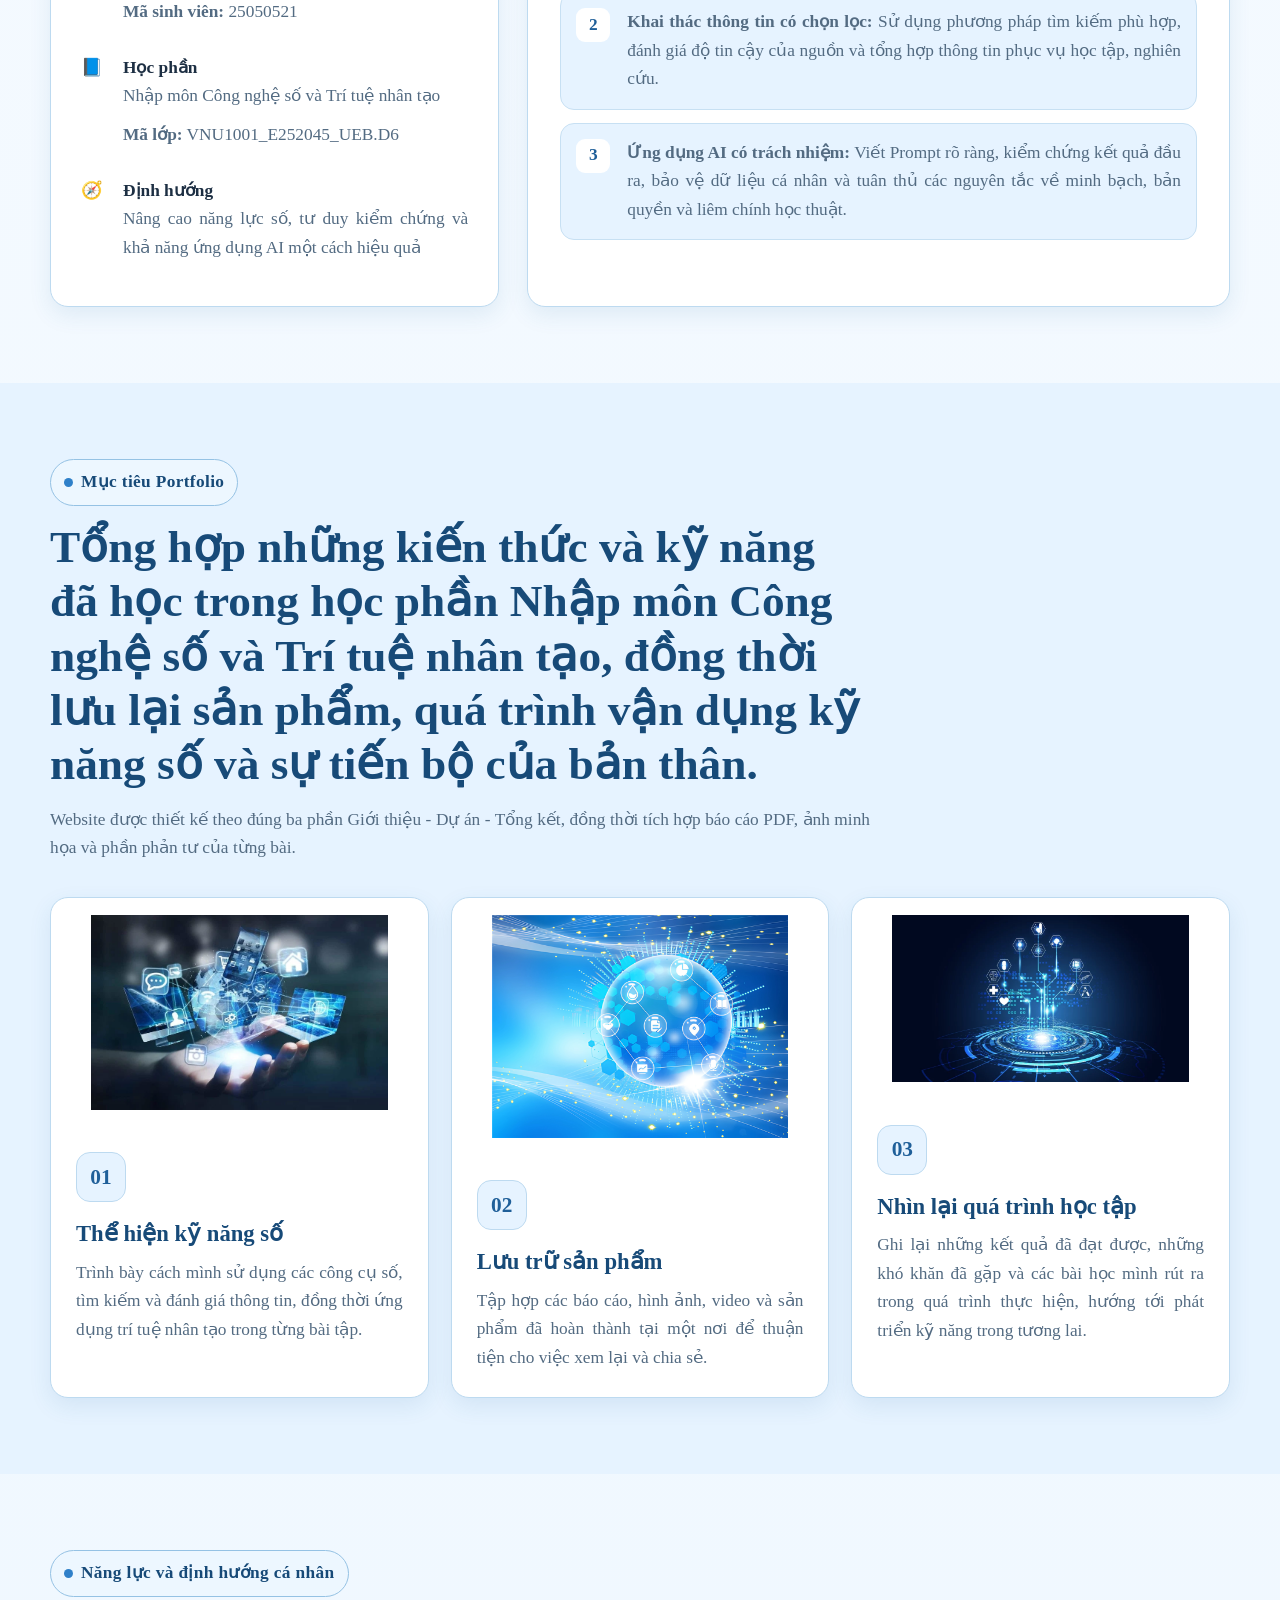
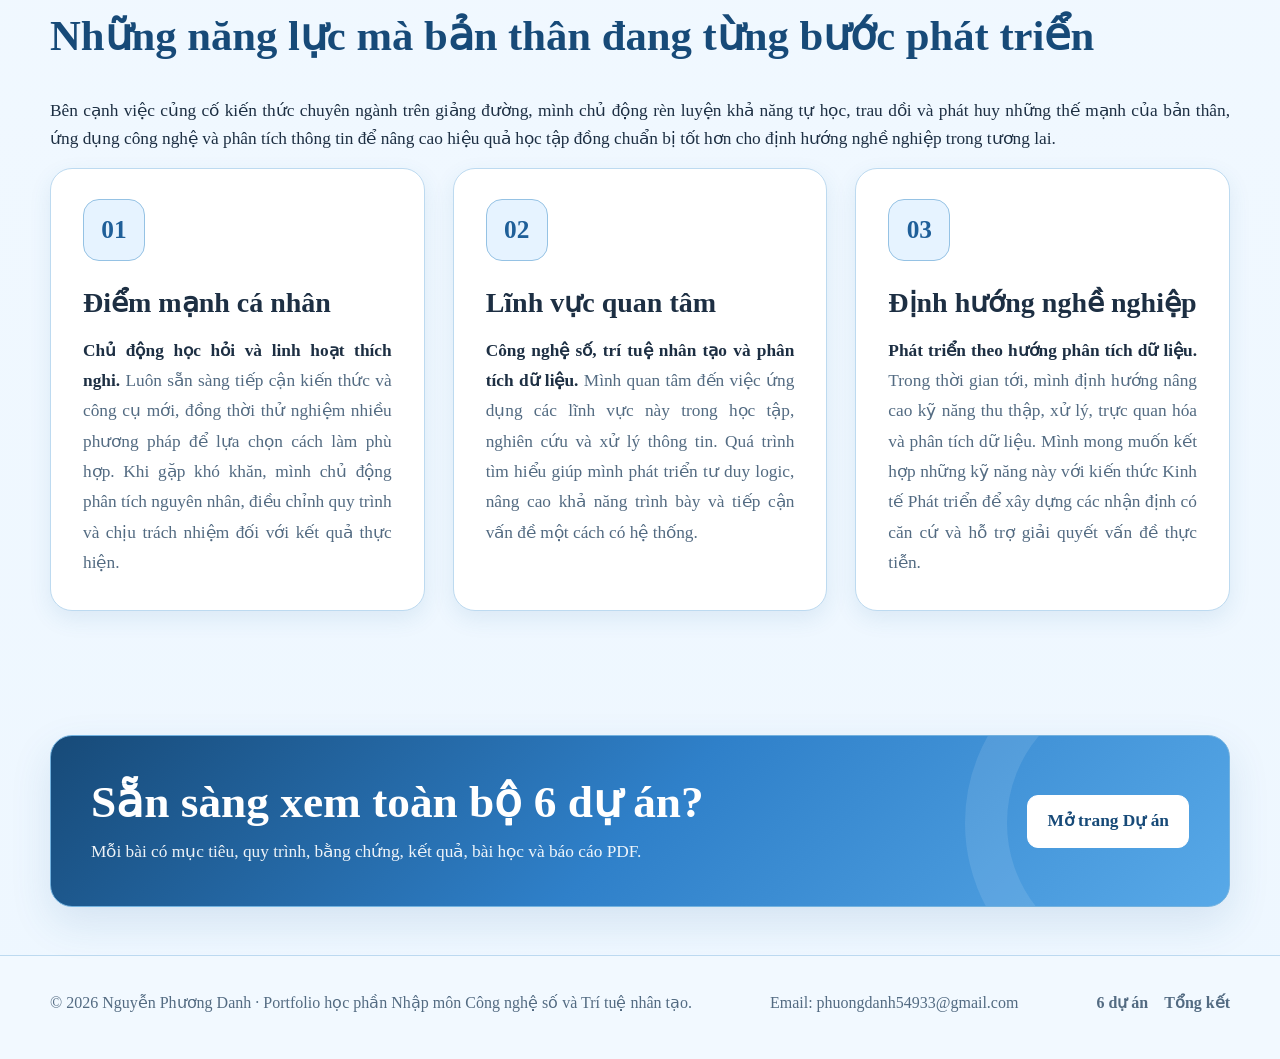
==== commit 1d0ab3fc: "Update index.html" ====
--- a/index.html
+++ b/index.html
@@ -169,7 +169,7 @@
           <img
             data-lightbox
             loading="lazy"
-            src="assets/images/screenshots/bai3-so-sanh-prompt.webp"
+            src="assets/images/1.jpg"
             alt="Hình ảnh quá trình thử nghiệm và so sánh các cấp độ Prompt."
           >
         </figure>
@@ -193,7 +193,7 @@
           <img
             data-lightbox
             loading="lazy"
-            src="assets/images/screenshots/bai4-drive.webp"
+            src="assets/images/2.png"
             alt="Hình ảnh lưu trữ và quản lý tài liệu trên Google Drive."
           >
         </figure>
@@ -217,7 +217,7 @@
           <img
             data-lightbox
             loading="lazy"
-            src="assets/images/screenshots/bai5-quy-trinh-hinh-anh.webp"
+            src="assets/images/3.webp"
             alt="Hình ảnh quá trình sử dụng công nghệ và AI để hoàn thiện sản phẩm."
           >
         </figure>
--- a/assets/css/styles.css
+++ b/assets/css/styles.css
@@ -1791,4 +1791,45 @@
   .personal-card-item h3 {
     font-size: 18pt;
   }
-}
+  /* Ảnh minh họa trong phần Mục tiêu Portfolio */
+.portfolio-goal-card {
+  display: flex;
+  flex-direction: column;
+  min-height: 100%;
+}
+
+.portfolio-goal-image {
+  width: 100%;
+  height: 190px;
+  margin: 0;
+  overflow: hidden;
+  border-bottom: 1px solid var(--line);
+  background: #f7fbff;
+}
+
+.portfolio-goal-image img {
+  width: 100%;
+  height: 100%;
+  display: block;
+  object-fit: cover;
+  object-position: top center;
+  cursor: zoom-in;
+  transition: transform 0.35s ease;
+}
+
+.portfolio-goal-card:hover .portfolio-goal-image img {
+  transform: scale(1.035);
+}
+
+.portfolio-goal-card .card-body {
+  display: flex;
+  flex: 1;
+  flex-direction: column;
+}
+
+@media (max-width: 620px) {
+  .portfolio-goal-image {
+    height: 165px;
+  }
+}
+}
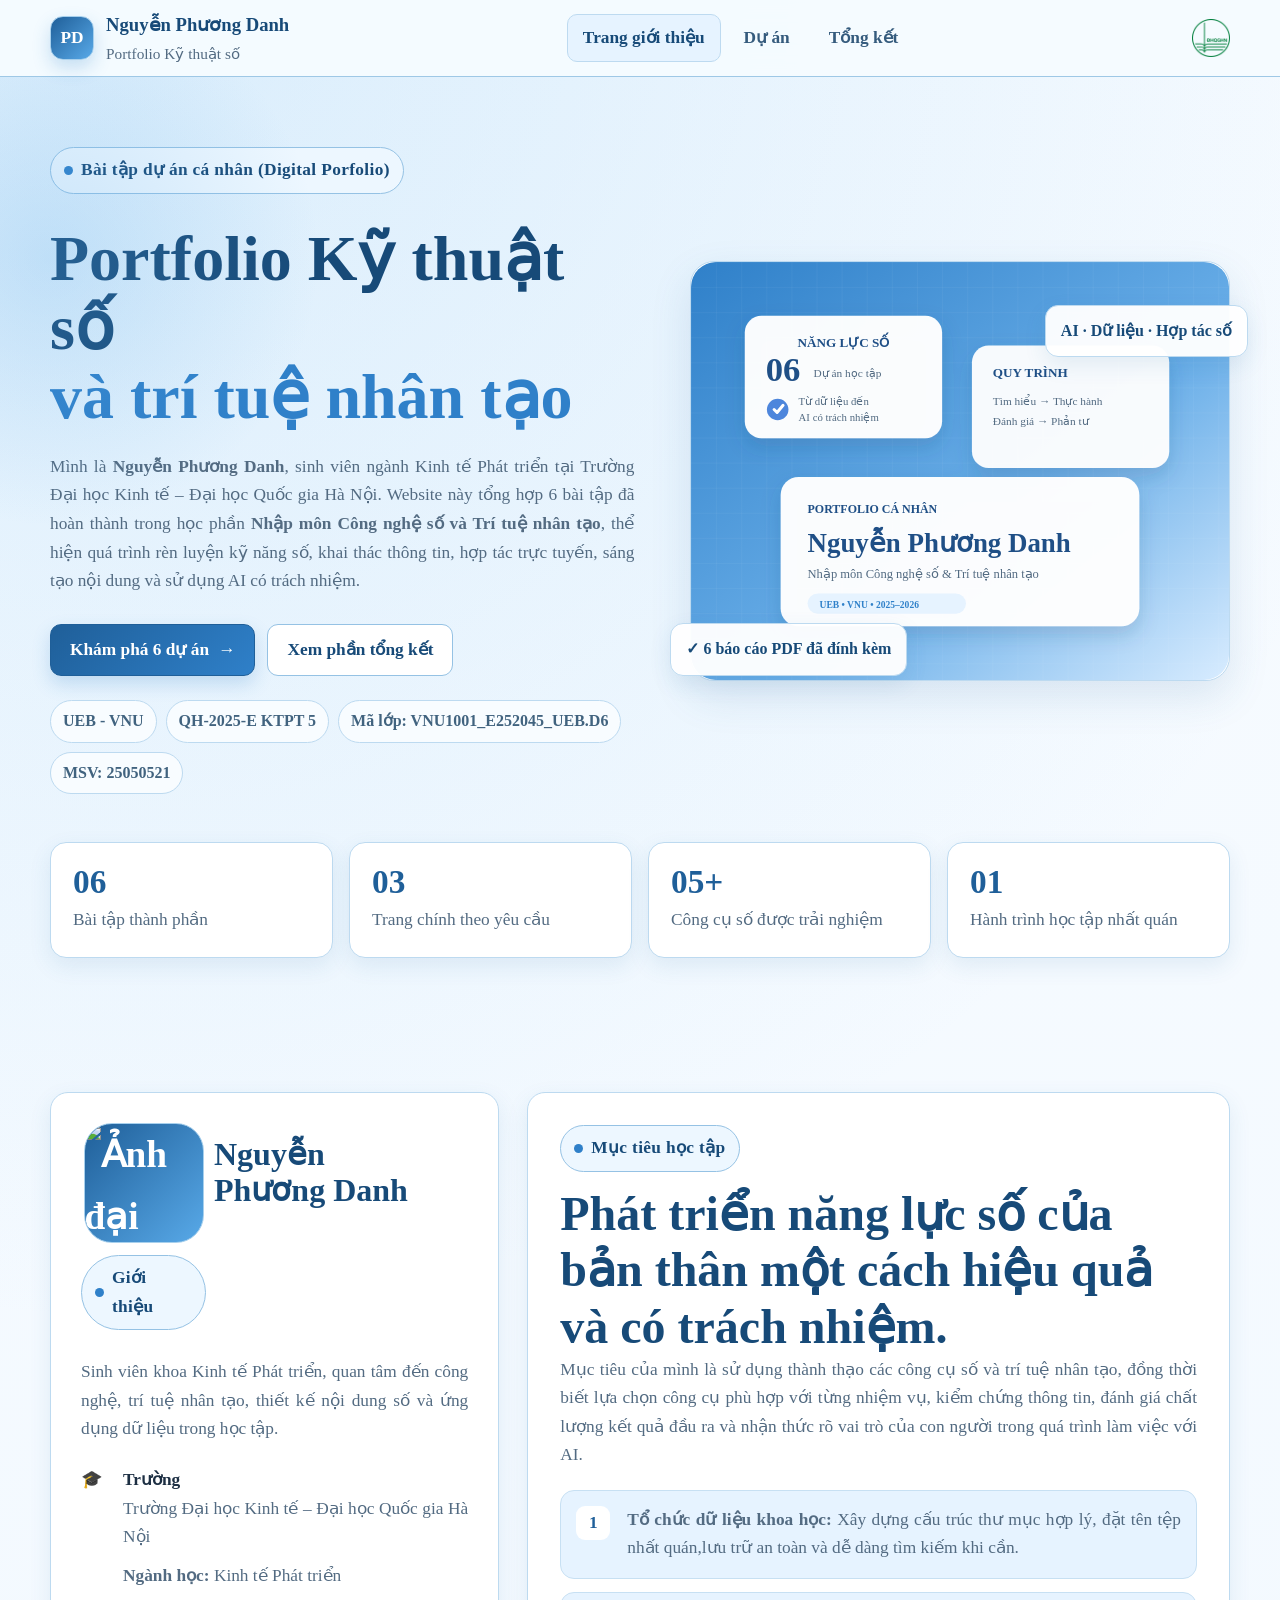
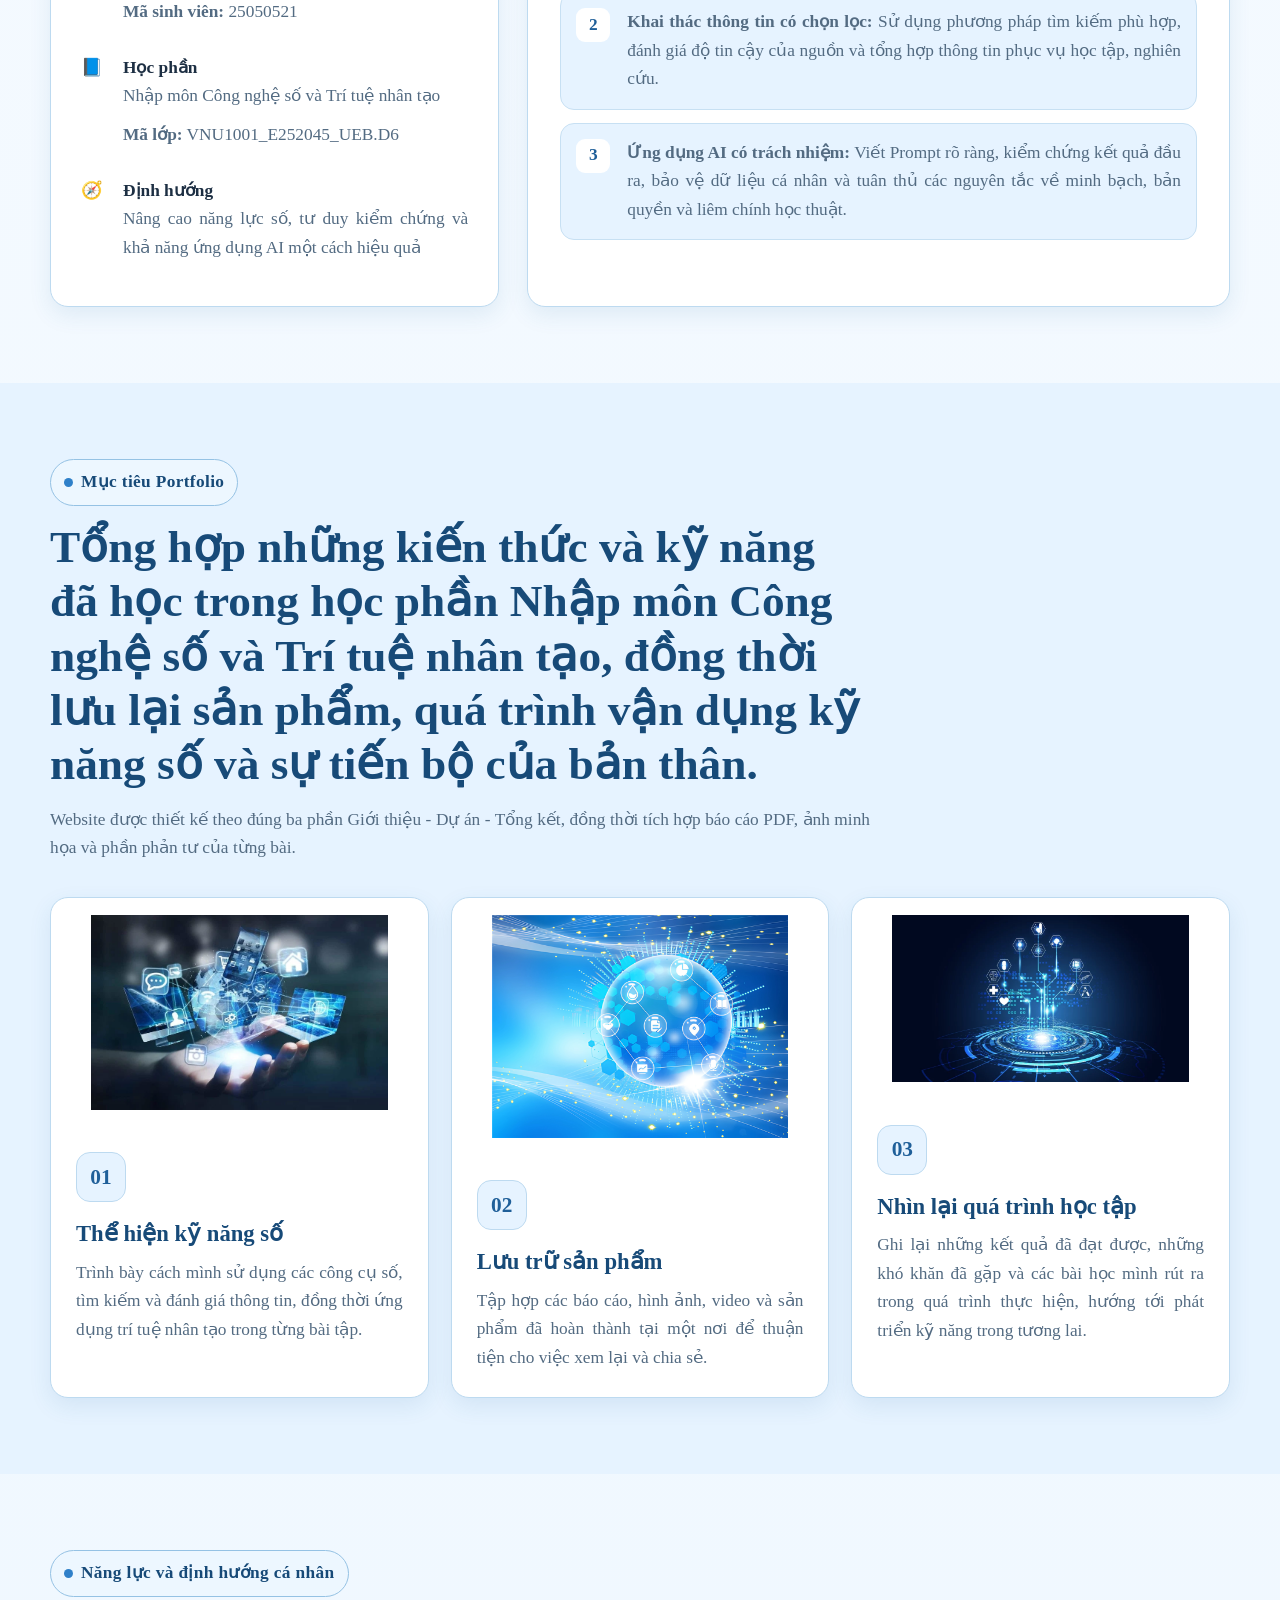
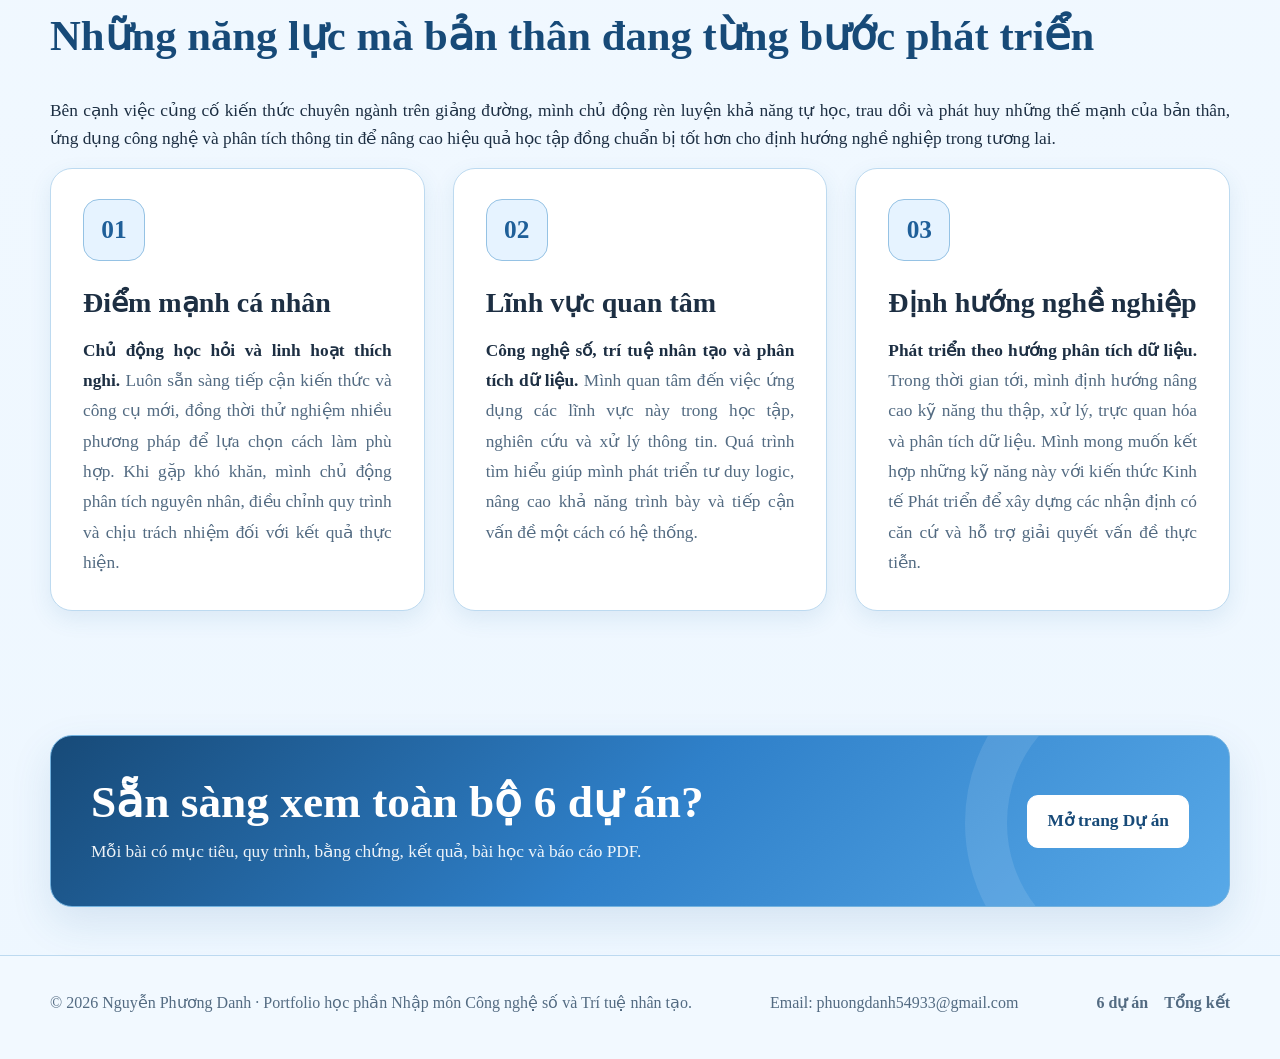
==== commit 95fc2d37: "Update index.html" ====
--- a/index.html
+++ b/index.html
@@ -83,11 +83,14 @@
  <div class="profile-head"
      style="display:grid;grid-template-columns:125px minmax(0,1fr);column-gap:8px;align-items:start;margin-bottom:28px">
   <div style="display:flex;flex-direction:column;align-items:center;gap:12px">
-    <div class="avatar"
-         aria-hidden="true"
-         style="width:120px;height:120px;margin:0">
-      PD
-    </div>
+   <div class="avatar"
+     style="width:120px;height:120px;margin:0;padding:0;overflow:hidden">
+  <img
+    src="assets/images/danh.jpg"
+    alt="Ảnh đại diện Nguyễn Phương Danh"
+    style="width:100%;height:100%;display:block;object-fit:cover;object-position:center"
+  >
+</div>
     <span class="eyebrow" style="margin:0">
       Giới thiệu
     </span>
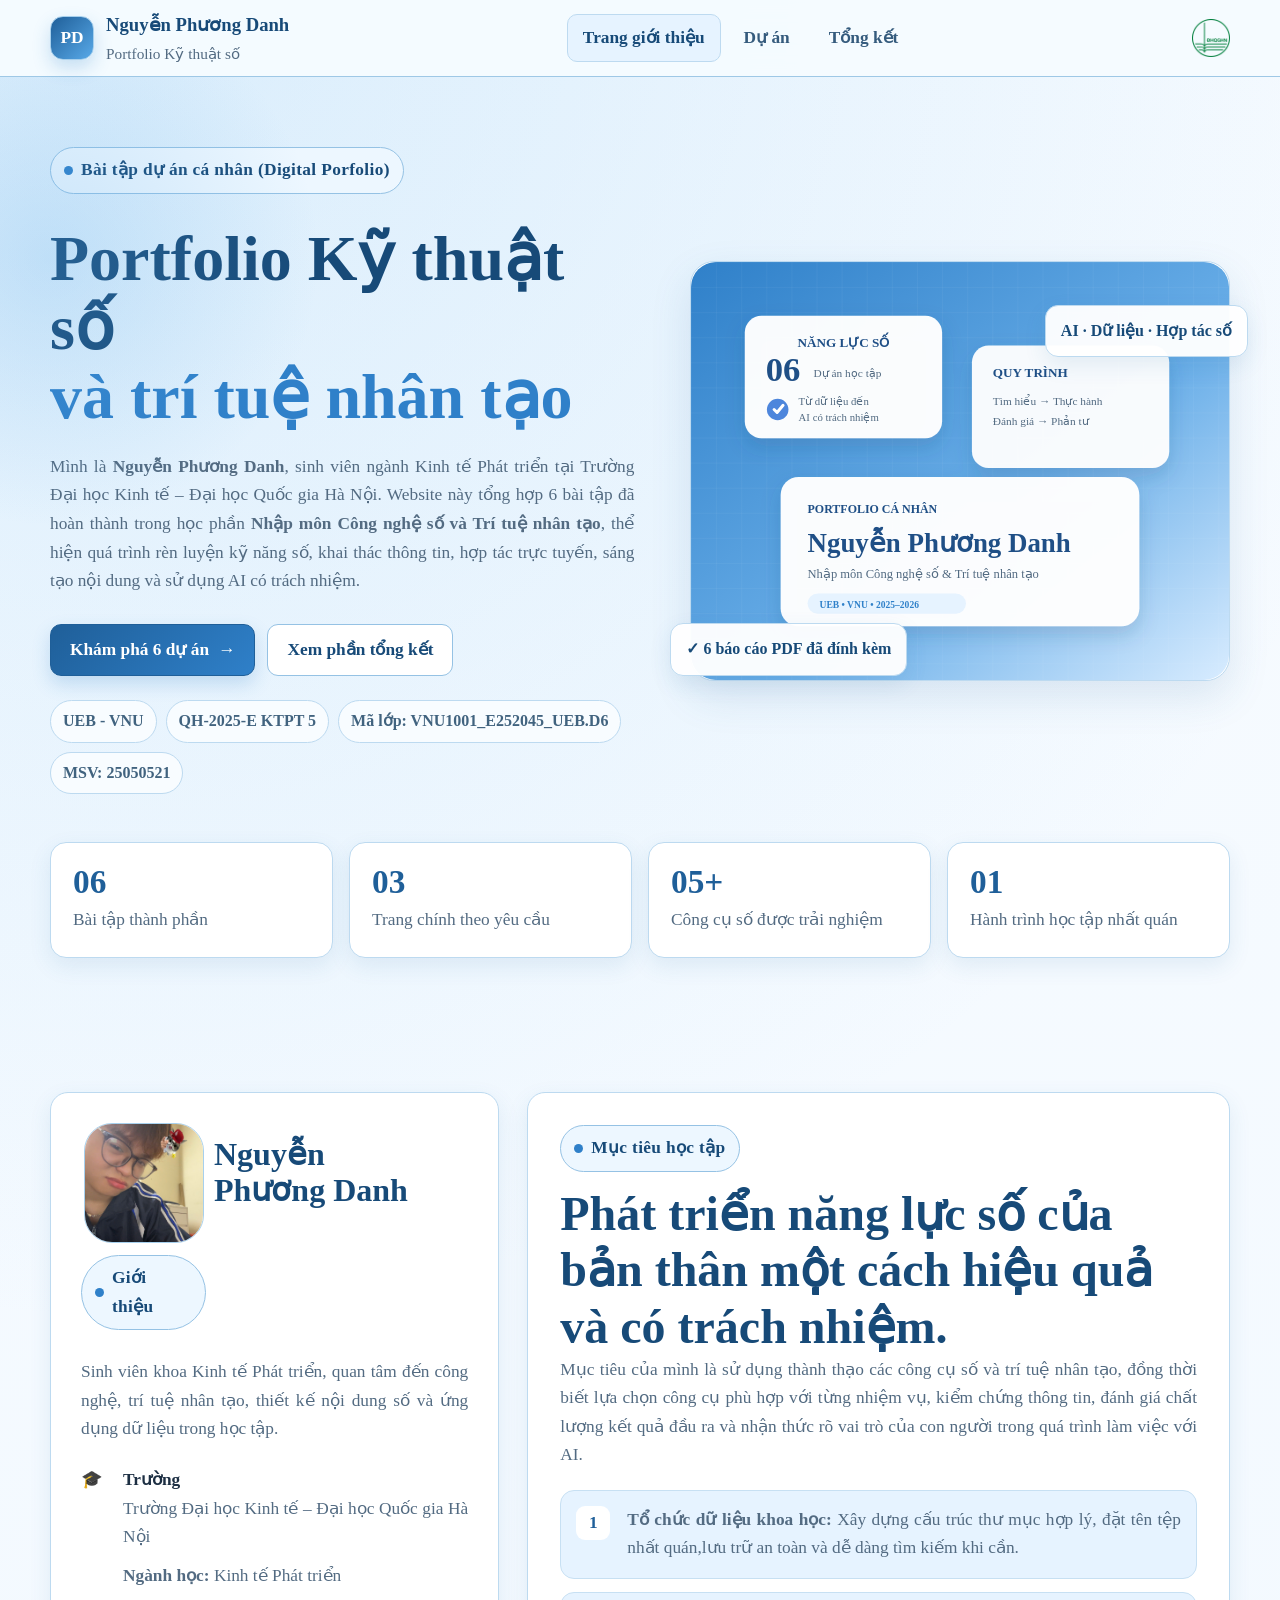
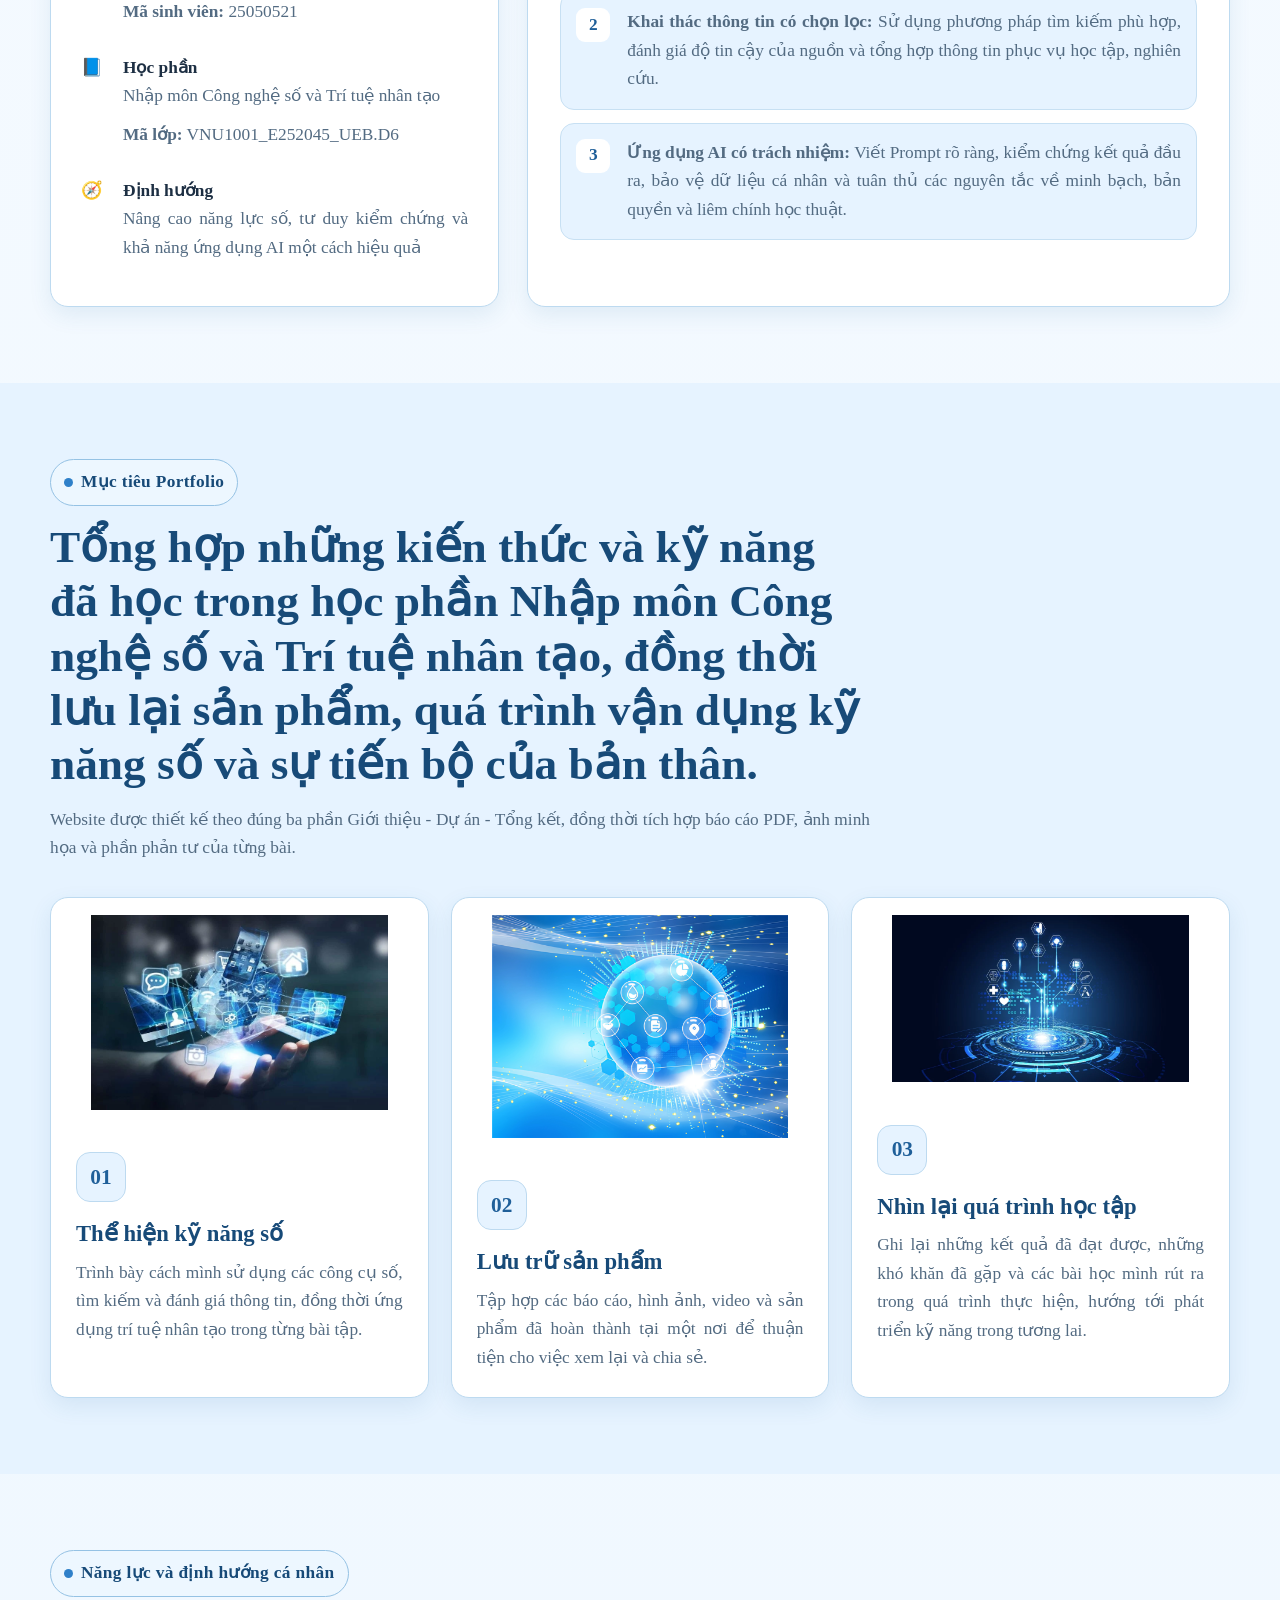
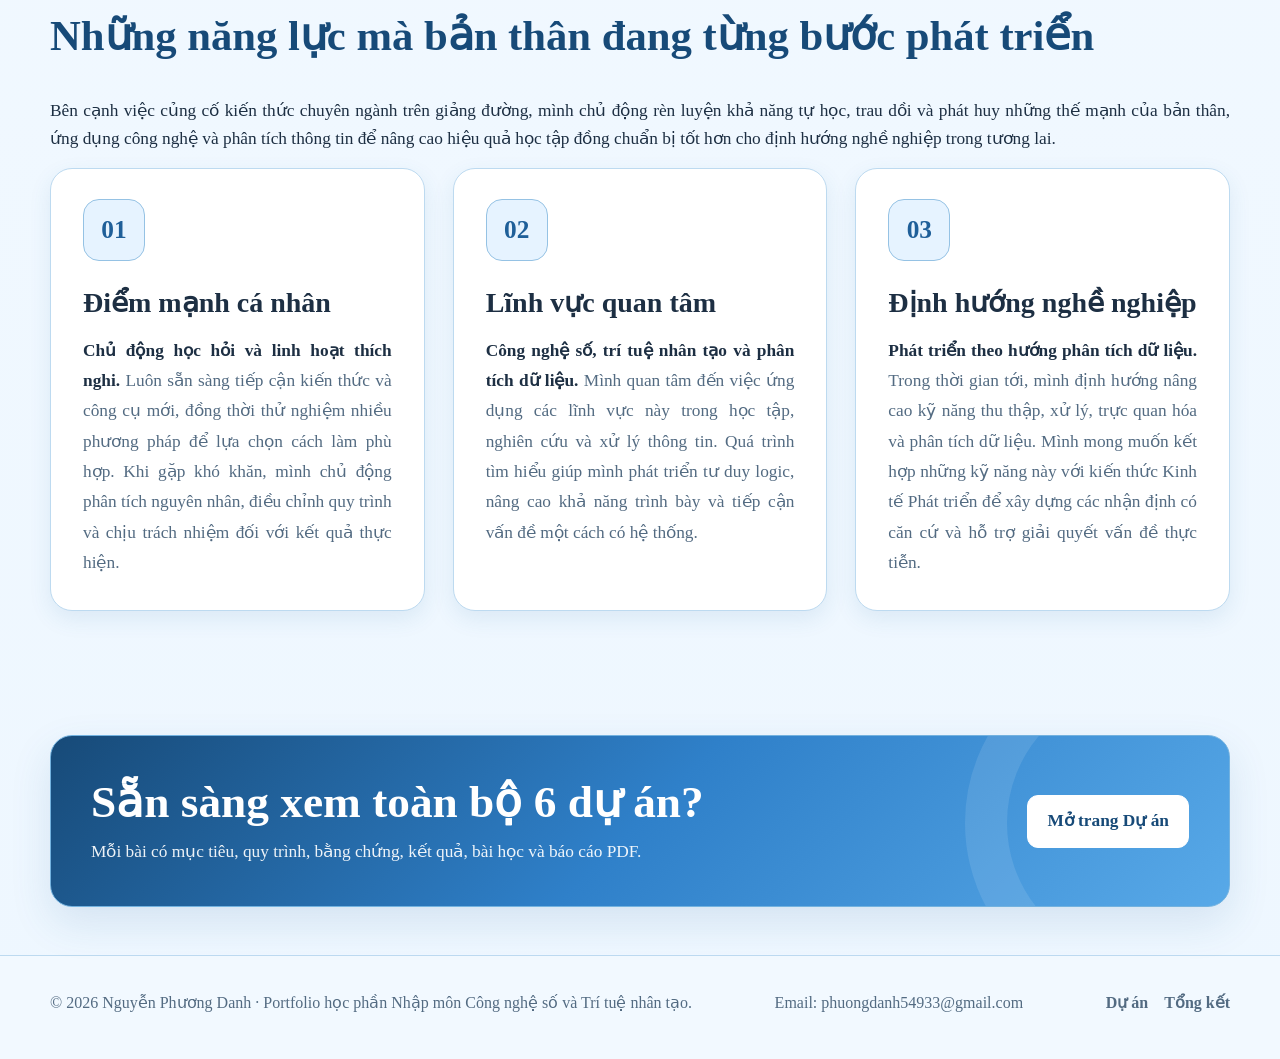
==== commit f6d383c9: "Update index.html" ====
--- a/index.html
+++ b/index.html
@@ -318,7 +318,7 @@
   <div class="container footer-inner">
     <p>© <span data-year></span> Nguyễn Phương Danh · Portfolio học phần Nhập môn Công nghệ số và Trí tuệ nhân tạo.</p>
     <p> Email: phuongdanh54933@gmail.com</p>
-    <div class="footer-links"><a href="projects.html">6 dự án</a><a href="summary.html">Tổng kết</a></div>
+    <div class="footer-links"><a href="projects.html">Dự án</a><a href="summary.html">Tổng kết</a></div>
   </div>
 </footer>
 <div class="lightbox" role="dialog" aria-modal="true" aria-label="Xem ảnh phóng to"><button aria-label="Đóng">×</button><img src="" alt=""></div>
